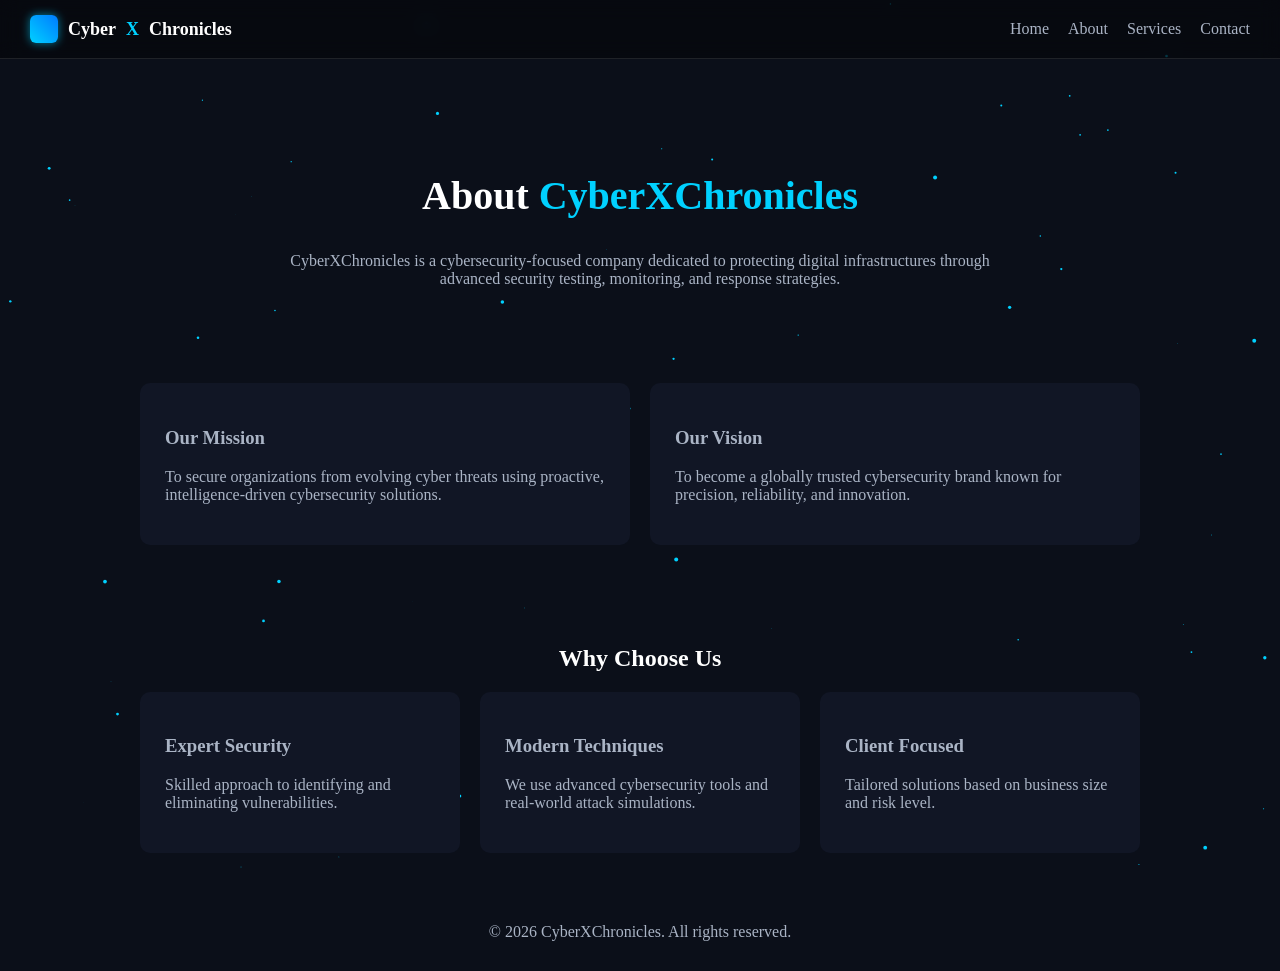
==== about.html @ 3b51b864 "Implement background animation on About page Added a background animation to enhance visual appeal." ====
<!DOCTYPE html>
<html lang="en">
<head>
<meta charset="UTF-8">
<meta name="viewport" content="width=device-width, initial-scale=1.0">
<title>About - CyberXChronicles</title>

<link rel="icon" href="https://img.icons8.com/fluency/48/cyber-security.png">

<style>
:root{
  --bg:#0B0F19;
  --primary:#00D1FF;
  --text:#AAB4C5;
  --card:#111625;
}

body{
  margin:0;
  font-family:Segoe UI;
  background:var(--bg);
  color:var(--text);
  overflow-x:hidden;
}

/* BACKGROUND */
#bgCanvas{
  position:fixed;
  top:0;
  left:0;
  width:100%;
  height:100%;
  z-index:-1;
}

/* HEADER */
header{
  display:flex;
  justify-content:space-between;
  align-items:center;
  padding:15px 30px;
  position:sticky;
  top:0;
  background:rgba(0,0,0,0.4);
  backdrop-filter:blur(10px);
  border-bottom:1px solid rgba(255,255,255,0.1);
}

/* LOGO */
.logo{
  display:flex;
  align-items:center;
  gap:10px;
  font-weight:bold;
  color:white;
  font-size:18px;
}

.logo-box{
  width:28px;
  height:28px;
  border-radius:6px;
  background:linear-gradient(45deg,#00D1FF,#007BFF);
  box-shadow:0 0 10px rgba(0,209,255,0.6);
}

.logo span{
  color:var(--primary);
}

/* NAV */
nav a{
  margin-left:15px;
  color:var(--text);
  text-decoration:none;
}

nav a:hover{
  color:var(--primary);
}

/* HERO */
.hero{
  text-align:center;
  padding:80px 20px 40px;
}

.hero h1{
  font-size:40px;
  color:white;
}

.hero span{
  color:var(--primary);
}

.hero p{
  max-width:700px;
  margin:15px auto;
}

/* SECTIONS */
.section{
  max-width:1000px;
  margin:auto;
  padding:40px 20px;
}

/* CARDS */
.grid{
  display:grid;
  grid-template-columns:repeat(auto-fit,minmax(250px,1fr));
  gap:20px;
}

.card{
  background:var(--card);
  padding:25px;
  border-radius:10px;
  transition:0.3s;
}

.card:hover{
  transform:translateY(-5px);
  box-shadow:0 0 15px rgba(0,209,255,0.2);
}

/* FOOTER */
footer{
  text-align:center;
  padding:30px;
}
</style>
</head>

<body>

<!-- CYBER BACKGROUND -->
<canvas id="bgCanvas"></canvas>

<header>
  <div class="logo">
    <div class="logo-box"></div>
    Cyber<span>X</span>Chronicles
  </div>

  <nav>
    <a href="index.html">Home</a>
    <a href="about.html">About</a>
    <a href="services.html">Services</a>
    <a href="contact.html">Contact</a>
  </nav>
</header>

<!-- HERO -->
<section class="hero">
  <h1>About <span>CyberXChronicles</span></h1>
  <p>
    CyberXChronicles is a cybersecurity-focused company dedicated to protecting
    digital infrastructures through advanced security testing, monitoring, and response strategies.
  </p>
</section>

<!-- MISSION / VISION -->
<section class="section">
  <div class="grid">

    <div class="card">
      <h3>Our Mission</h3>
      <p>
        To secure organizations from evolving cyber threats using proactive,
        intelligence-driven cybersecurity solutions.
      </p>
    </div>

    <div class="card">
      <h3>Our Vision</h3>
      <p>
        To become a globally trusted cybersecurity brand known for precision,
        reliability, and innovation.
      </p>
    </div>

  </div>
</section>

<!-- WHY US -->
<section class="section">
  <h2 style="text-align:center;color:white;">Why Choose Us</h2>

  <div class="grid">

    <div class="card">
      <h3>Expert Security</h3>
      <p>Skilled approach to identifying and eliminating vulnerabilities.</p>
    </div>

    <div class="card">
      <h3>Modern Techniques</h3>
      <p>We use advanced cybersecurity tools and real-world attack simulations.</p>
    </div>

    <div class="card">
      <h3>Client Focused</h3>
      <p>Tailored solutions based on business size and risk level.</p>
    </div>

  </div>
</section>

<footer>
  © 2026 CyberXChronicles. All rights reserved.
</footer>

<!-- ANIMATION SCRIPT -->
<script>
const canvas = document.getElementById("bgCanvas");
const ctx = canvas.getContext("2d");

canvas.width = window.innerWidth;
canvas.height = window.innerHeight;

let particles = [];

for(let i=0;i<80;i++){
  particles.push({
    x: Math.random()*canvas.width,
    y: Math.random()*canvas.height,
    size: Math.random()*2,
    speedX: (Math.random()-0.5),
    speedY: (Math.random()-0.5)
  });
}

function animate(){
  ctx.clearRect(0,0,canvas.width,canvas.height);

  ctx.fillStyle = "#00D1FF";

  particles.forEach(p=>{
    p.x += p.speedX;
    p.y += p.speedY;

    if(p.x<0 || p.x>canvas.width) p.speedX *= -1;
    if(p.y<0 || p.y>canvas.height) p.speedY *= -1;

    ctx.beginPath();
    ctx.arc(p.x,p.y,p.size,0,Math.PI*2);
    ctx.fill();
  });

  requestAnimationFrame(animate);
}

animate();

window.addEventListener("resize",()=>{
  canvas.width = window.innerWidth;
  canvas.height = window.innerHeight;
});
</script>

</body>
</html>
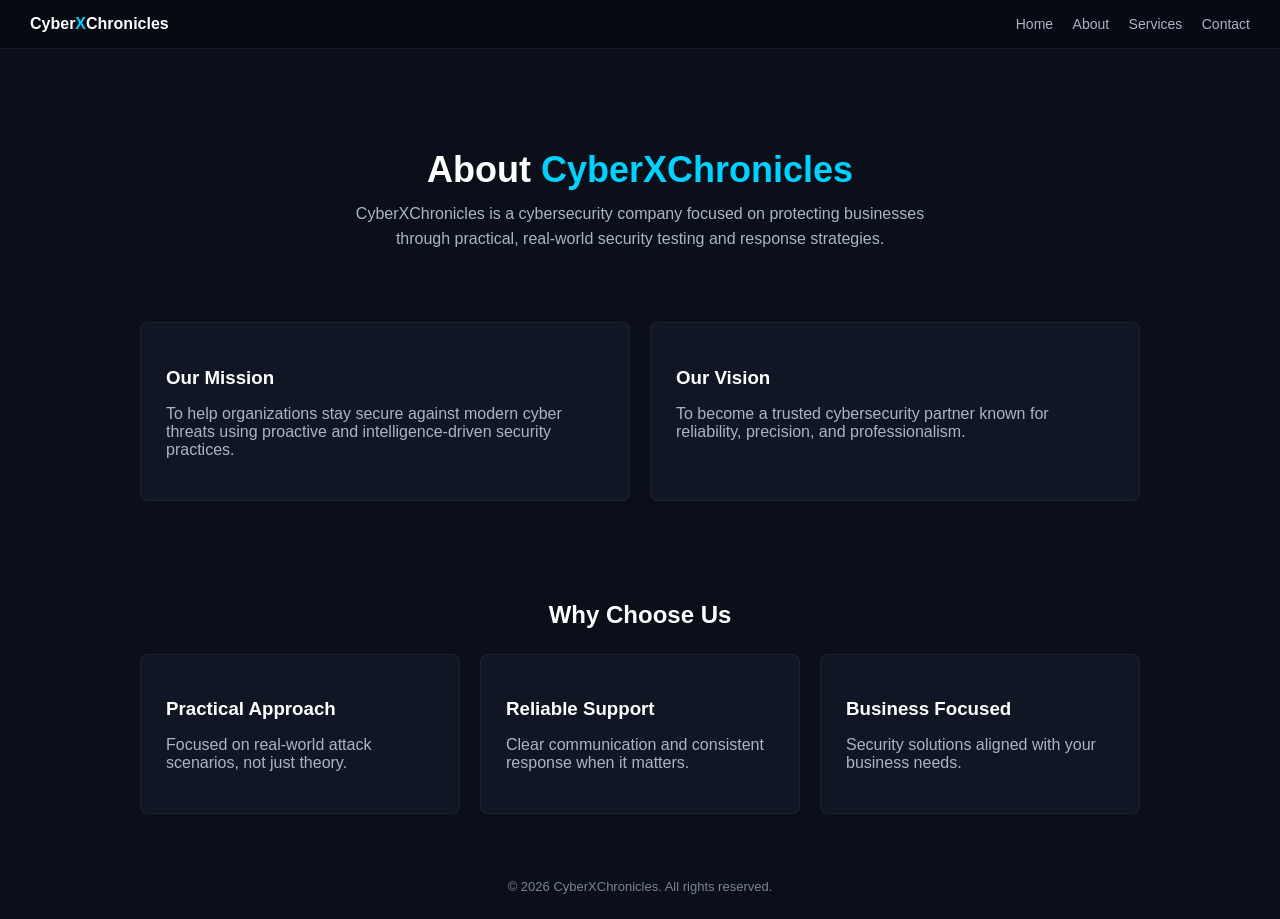
==== commit 58d3c45c: "Update about.html" ====
--- a/about.html
+++ b/about.html
@@ -17,20 +17,9 @@
 
 body{
   margin:0;
-  font-family:Segoe UI;
+  font-family:Segoe UI, Arial;
   background:var(--bg);
   color:var(--text);
-  overflow-x:hidden;
-}
-
-/* BACKGROUND */
-#bgCanvas{
-  position:fixed;
-  top:0;
-  left:0;
-  width:100%;
-  height:100%;
-  z-index:-1;
 }
 
 /* HEADER */
@@ -39,40 +28,24 @@
   justify-content:space-between;
   align-items:center;
   padding:15px 30px;
-  position:sticky;
-  top:0;
-  background:rgba(0,0,0,0.4);
-  backdrop-filter:blur(10px);
-  border-bottom:1px solid rgba(255,255,255,0.1);
+  background:#070a12;
+  border-bottom:1px solid rgba(255,255,255,0.08);
 }
 
-/* LOGO */
 .logo{
-  display:flex;
-  align-items:center;
-  gap:10px;
   font-weight:bold;
   color:white;
-  font-size:18px;
-}
-
-.logo-box{
-  width:28px;
-  height:28px;
-  border-radius:6px;
-  background:linear-gradient(45deg,#00D1FF,#007BFF);
-  box-shadow:0 0 10px rgba(0,209,255,0.6);
 }
 
 .logo span{
   color:var(--primary);
 }
 
-/* NAV */
 nav a{
   margin-left:15px;
   color:var(--text);
   text-decoration:none;
+  font-size:14px;
 }
 
 nav a:hover{
@@ -82,12 +55,13 @@
 /* HERO */
 .hero{
   text-align:center;
-  padding:80px 20px 40px;
+  padding:70px 20px 30px;
 }
 
 .hero h1{
-  font-size:40px;
+  font-size:36px;
   color:white;
+  margin-bottom:10px;
 }
 
 .hero span{
@@ -95,54 +69,52 @@
 }
 
 .hero p{
-  max-width:700px;
-  margin:15px auto;
+  max-width:600px;
+  margin:auto;
+  line-height:1.6;
 }
 
-/* SECTIONS */
+/* SECTION */
 .section{
   max-width:1000px;
   margin:auto;
   padding:40px 20px;
 }
 
-/* CARDS */
+/* GRID */
 .grid{
   display:grid;
   grid-template-columns:repeat(auto-fit,minmax(250px,1fr));
   gap:20px;
 }
 
+/* CARD */
 .card{
   background:var(--card);
   padding:25px;
-  border-radius:10px;
-  transition:0.3s;
+  border-radius:8px;
+  border:1px solid rgba(255,255,255,0.05);
 }
 
-.card:hover{
-  transform:translateY(-5px);
-  box-shadow:0 0 15px rgba(0,209,255,0.2);
+.card h3{
+  color:white;
+  margin-bottom:10px;
 }
 
 /* FOOTER */
 footer{
   text-align:center;
-  padding:30px;
+  padding:25px;
+  font-size:13px;
+  opacity:0.7;
 }
 </style>
 </head>
 
 <body>
 
-<!-- CYBER BACKGROUND -->
-<canvas id="bgCanvas"></canvas>
-
 <header>
-  <div class="logo">
-    <div class="logo-box"></div>
-    Cyber<span>X</span>Chronicles
-  </div>
+  <div class="logo">Cyber<span>X</span>Chronicles</div>
 
   <nav>
     <a href="index.html">Home</a>
@@ -156,8 +128,8 @@
 <section class="hero">
   <h1>About <span>CyberXChronicles</span></h1>
   <p>
-    CyberXChronicles is a cybersecurity-focused company dedicated to protecting
-    digital infrastructures through advanced security testing, monitoring, and response strategies.
+    CyberXChronicles is a cybersecurity company focused on protecting businesses
+    through practical, real-world security testing and response strategies.
   </p>
 </section>
 
@@ -168,16 +140,16 @@
     <div class="card">
       <h3>Our Mission</h3>
       <p>
-        To secure organizations from evolving cyber threats using proactive,
-        intelligence-driven cybersecurity solutions.
+        To help organizations stay secure against modern cyber threats using
+        proactive and intelligence-driven security practices.
       </p>
     </div>
 
     <div class="card">
       <h3>Our Vision</h3>
       <p>
-        To become a globally trusted cybersecurity brand known for precision,
-        reliability, and innovation.
+        To become a trusted cybersecurity partner known for reliability,
+        precision, and professionalism.
       </p>
     </div>
 
@@ -186,23 +158,25 @@
 
 <!-- WHY US -->
 <section class="section">
-  <h2 style="text-align:center;color:white;">Why Choose Us</h2>
+  <h2 style="text-align:center;color:white;margin-bottom:25px;">
+    Why Choose Us
+  </h2>
 
   <div class="grid">
 
     <div class="card">
-      <h3>Expert Security</h3>
-      <p>Skilled approach to identifying and eliminating vulnerabilities.</p>
+      <h3>Practical Approach</h3>
+      <p>Focused on real-world attack scenarios, not just theory.</p>
     </div>
 
     <div class="card">
-      <h3>Modern Techniques</h3>
-      <p>We use advanced cybersecurity tools and real-world attack simulations.</p>
+      <h3>Reliable Support</h3>
+      <p>Clear communication and consistent response when it matters.</p>
     </div>
 
     <div class="card">
-      <h3>Client Focused</h3>
-      <p>Tailored solutions based on business size and risk level.</p>
+      <h3>Business Focused</h3>
+      <p>Security solutions aligned with your business needs.</p>
     </div>
 
   </div>
@@ -212,53 +186,5 @@
   © 2026 CyberXChronicles. All rights reserved.
 </footer>
 
-<!-- ANIMATION SCRIPT -->
-<script>
-const canvas = document.getElementById("bgCanvas");
-const ctx = canvas.getContext("2d");
-
-canvas.width = window.innerWidth;
-canvas.height = window.innerHeight;
-
-let particles = [];
-
-for(let i=0;i<80;i++){
-  particles.push({
-    x: Math.random()*canvas.width,
-    y: Math.random()*canvas.height,
-    size: Math.random()*2,
-    speedX: (Math.random()-0.5),
-    speedY: (Math.random()-0.5)
-  });
-}
-
-function animate(){
-  ctx.clearRect(0,0,canvas.width,canvas.height);
-
-  ctx.fillStyle = "#00D1FF";
-
-  particles.forEach(p=>{
-    p.x += p.speedX;
-    p.y += p.speedY;
-
-    if(p.x<0 || p.x>canvas.width) p.speedX *= -1;
-    if(p.y<0 || p.y>canvas.height) p.speedY *= -1;
-
-    ctx.beginPath();
-    ctx.arc(p.x,p.y,p.size,0,Math.PI*2);
-    ctx.fill();
-  });
-
-  requestAnimationFrame(animate);
-}
-
-animate();
-
-window.addEventListener("resize",()=>{
-  canvas.width = window.innerWidth;
-  canvas.height = window.innerHeight;
-});
-</script>
-
 </body>
 </html>
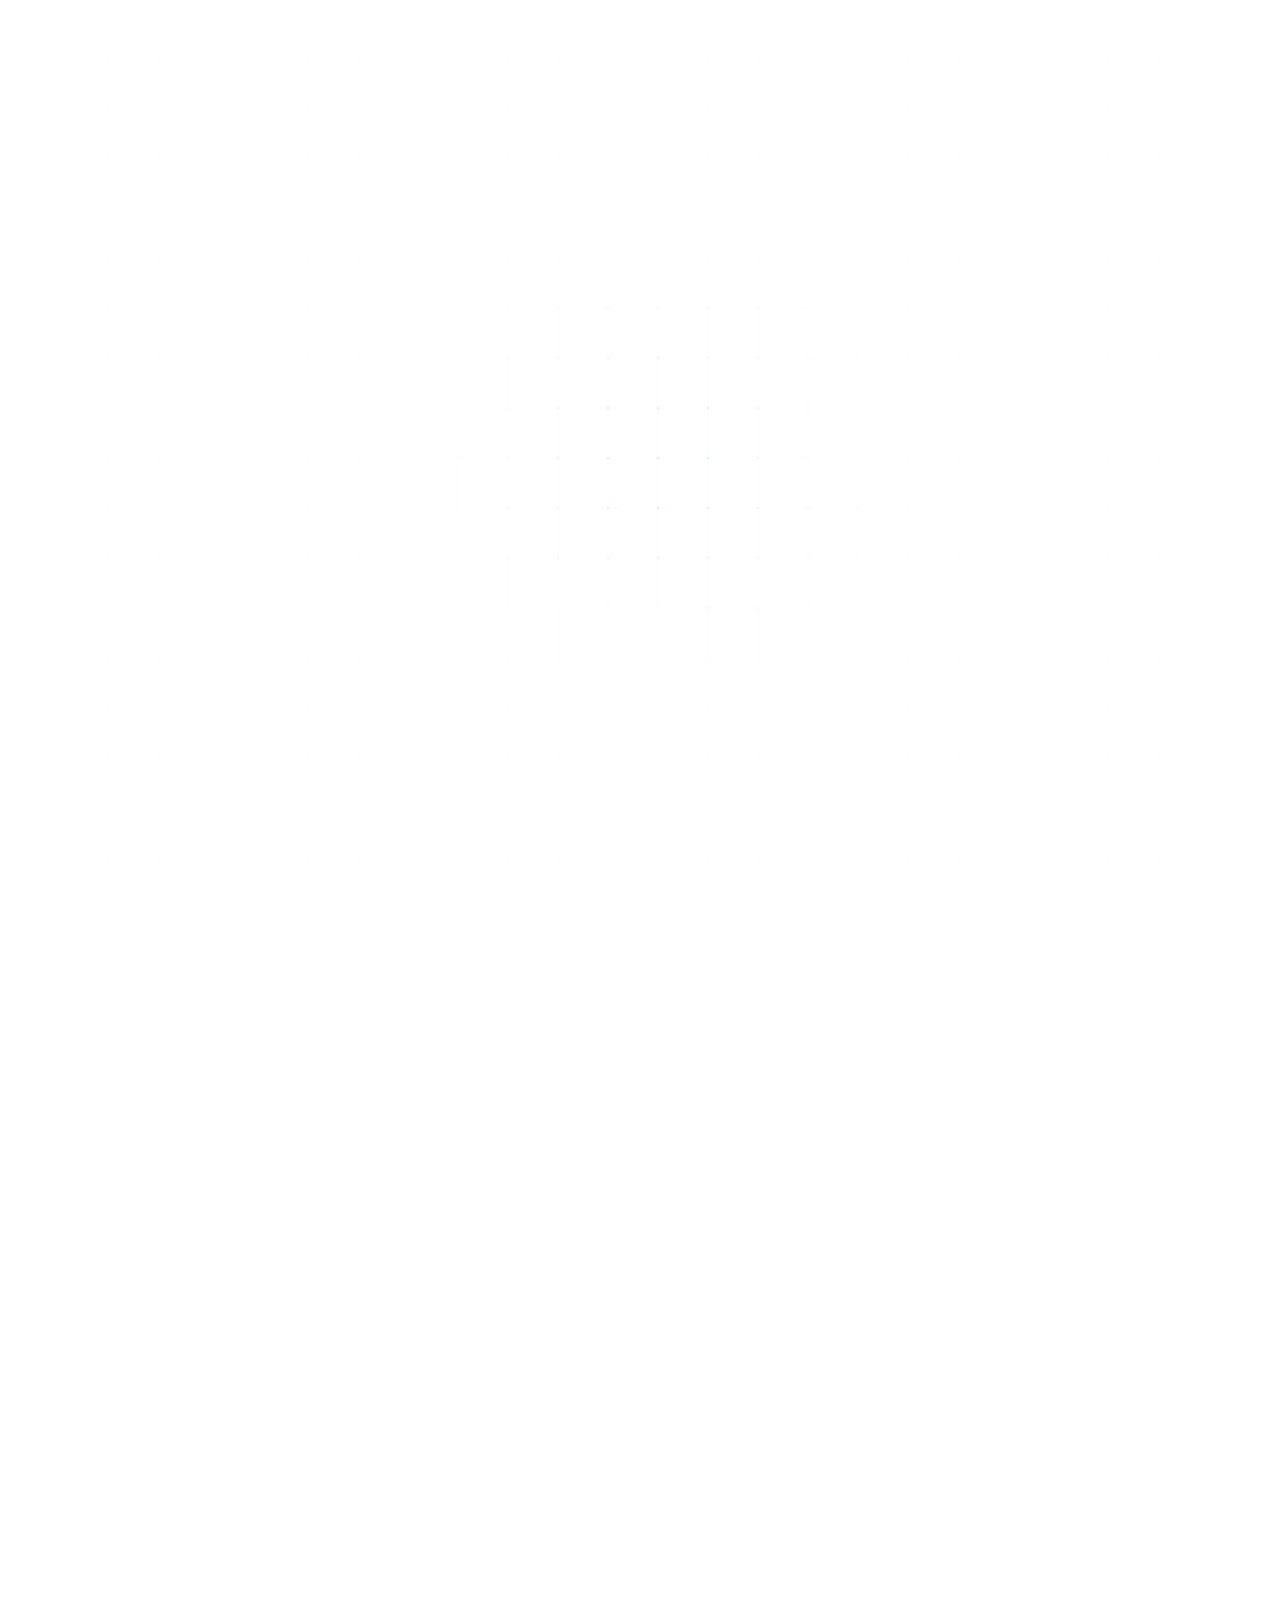
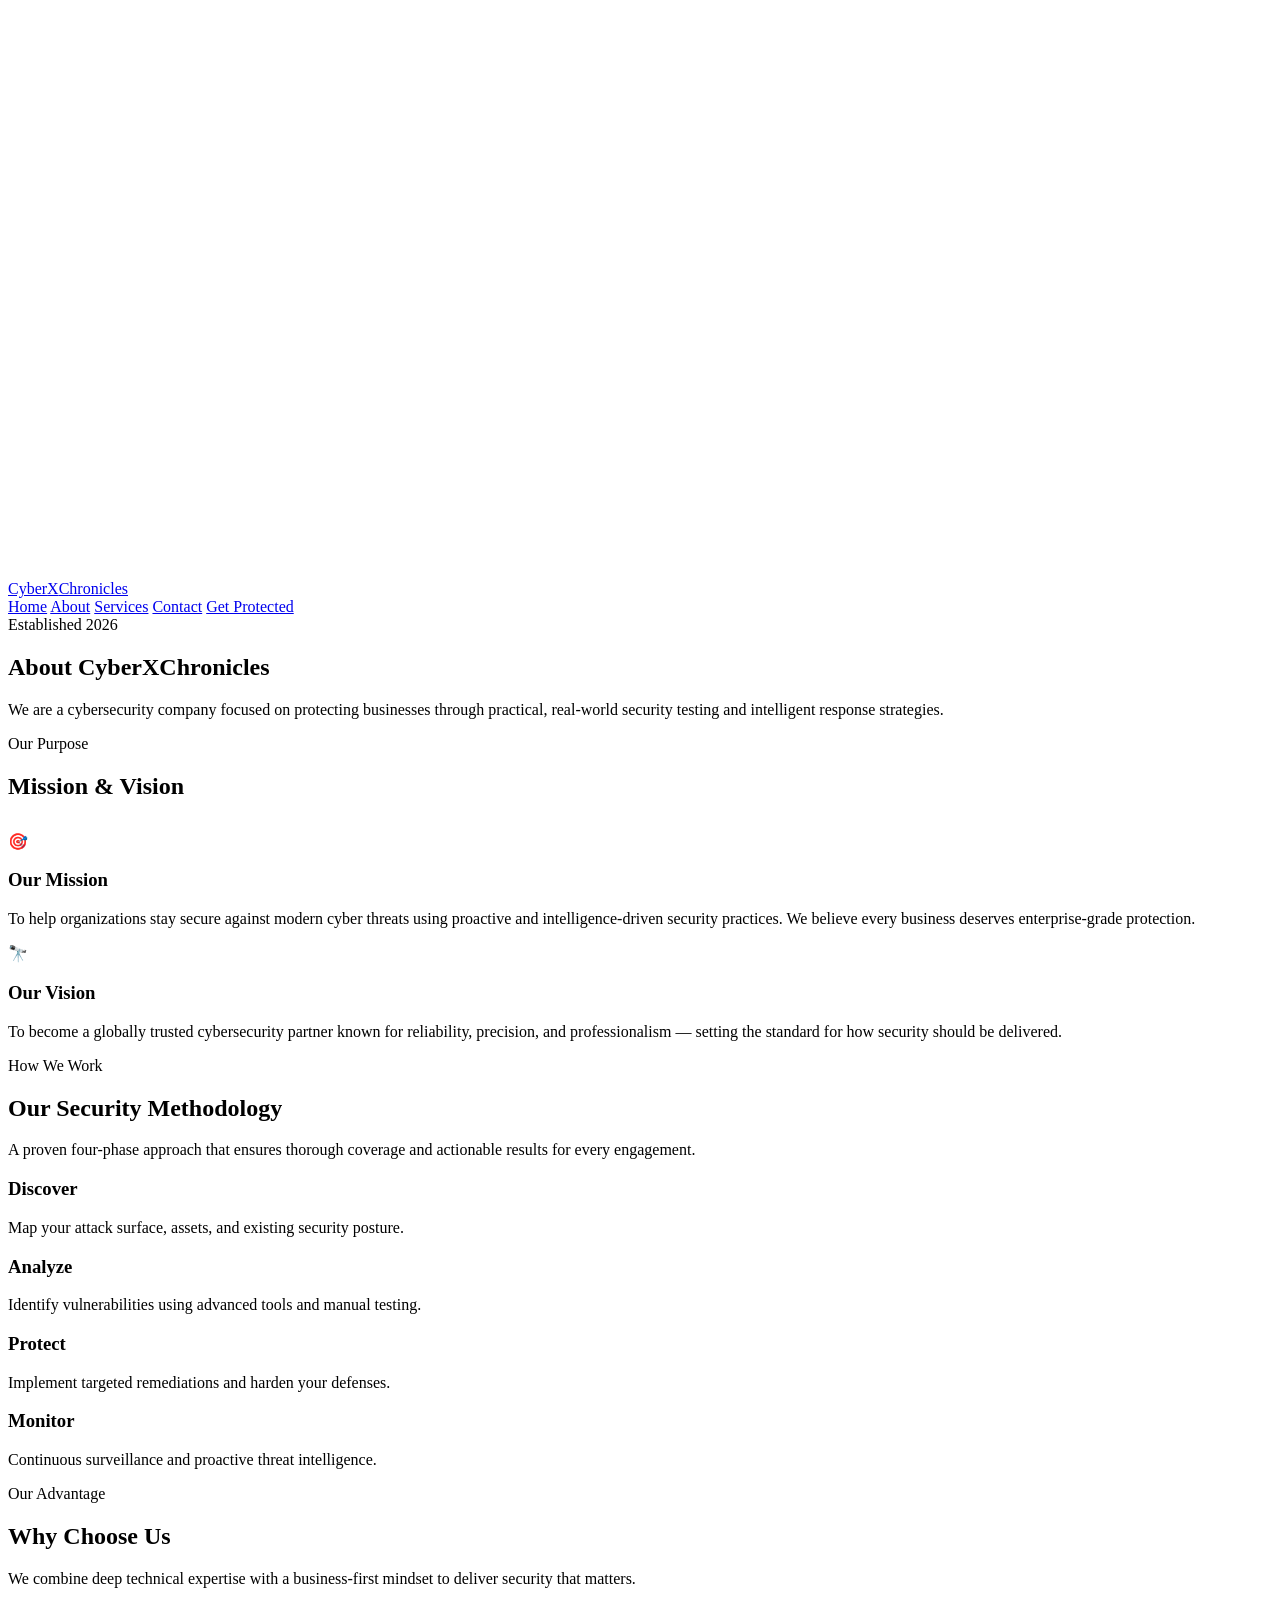
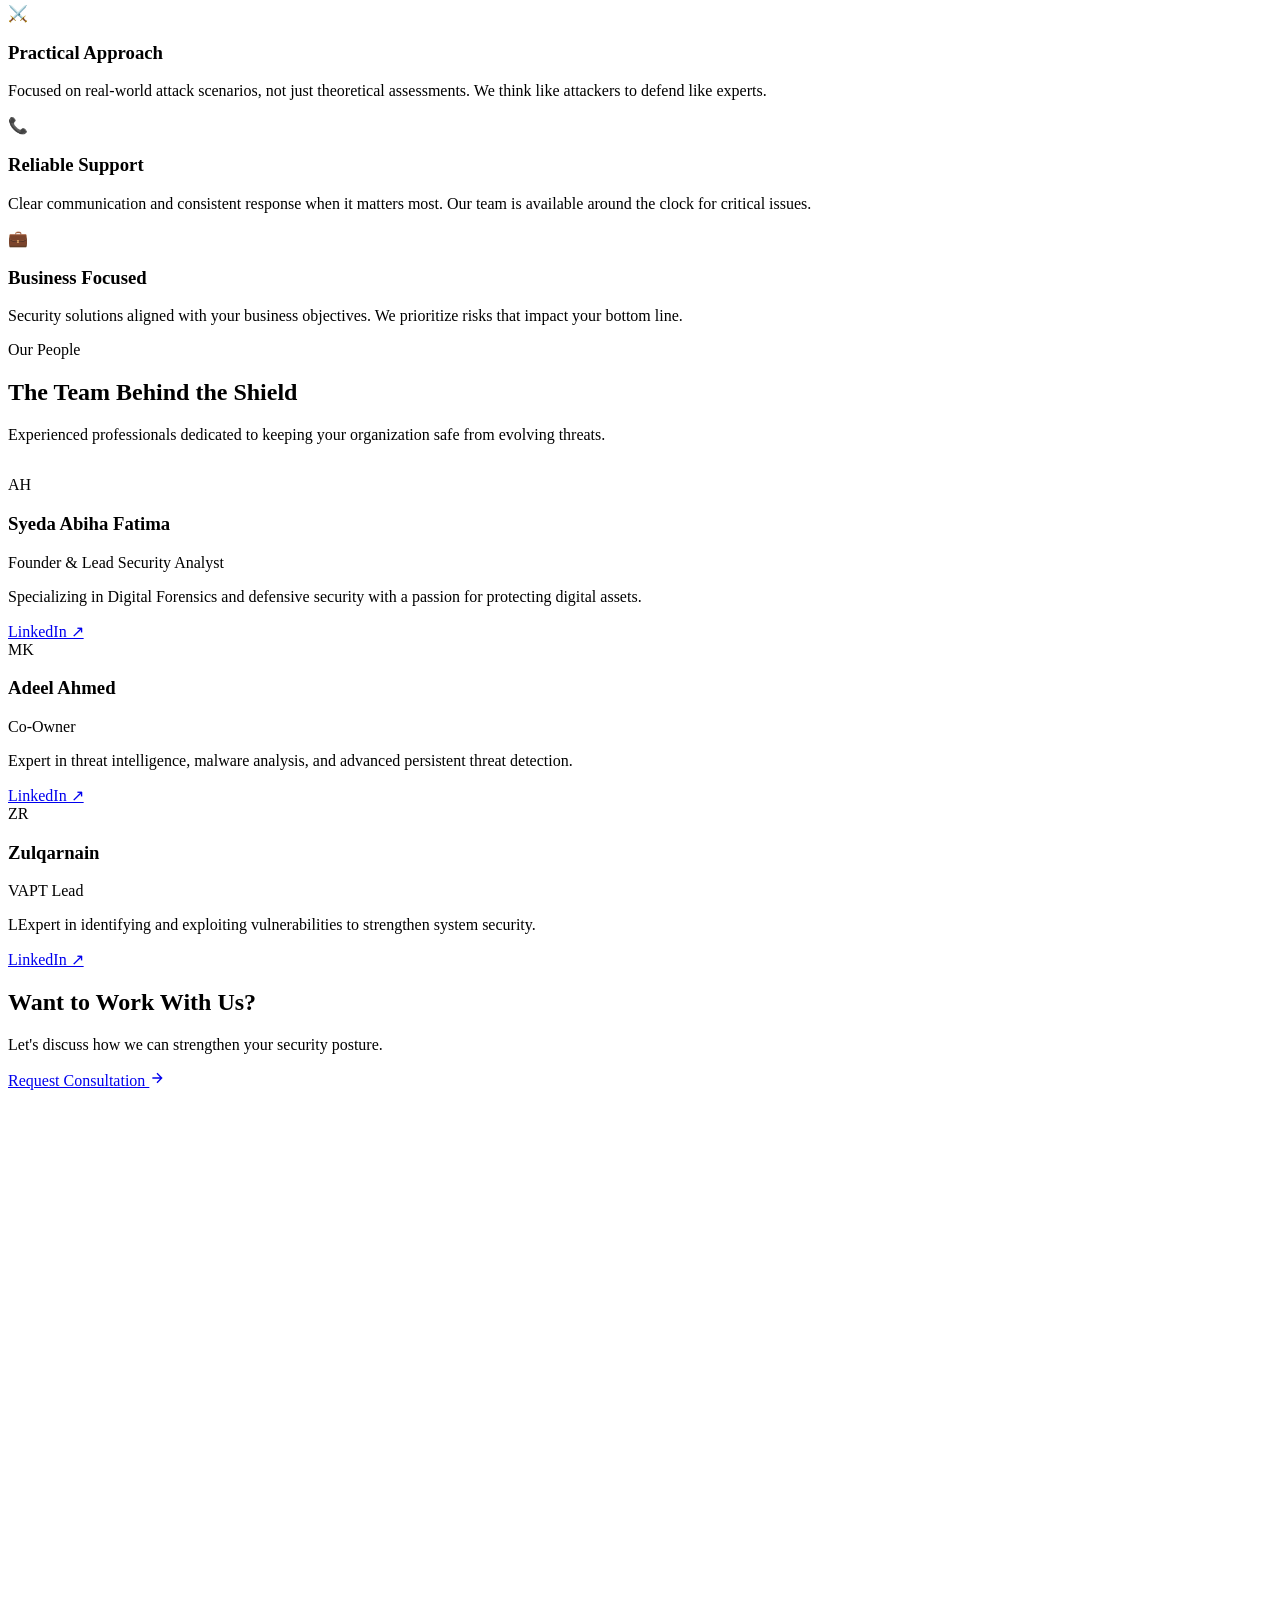
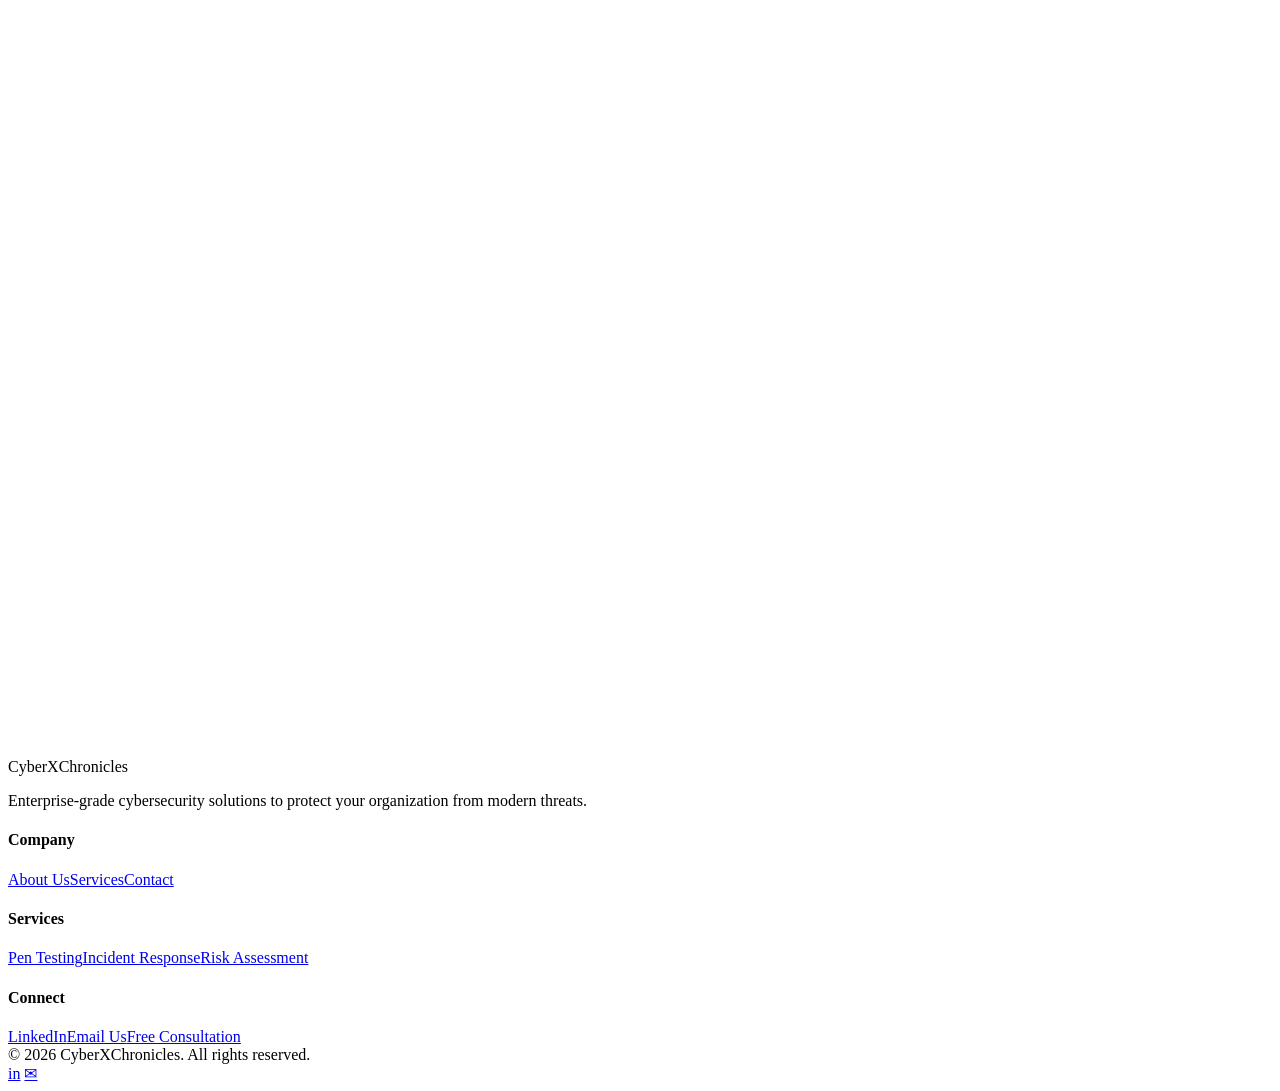
==== commit 624c4ee1: "Update about.html" ====
--- a/about.html
+++ b/about.html
@@ -1,190 +1,212 @@
 <!DOCTYPE html>
 <html lang="en">
+
 <head>
-<meta charset="UTF-8">
-<meta name="viewport" content="width=device-width, initial-scale=1.0">
-<title>About - CyberXChronicles</title>
-
-<link rel="icon" href="https://img.icons8.com/fluency/48/cyber-security.png">
-
-<style>
-:root{
-  --bg:#0B0F19;
-  --primary:#00D1FF;
-  --text:#AAB4C5;
-  --card:#111625;
-}
-
-body{
-  margin:0;
-  font-family:Segoe UI, Arial;
-  background:var(--bg);
-  color:var(--text);
-}
-
-/* HEADER */
-header{
-  display:flex;
-  justify-content:space-between;
-  align-items:center;
-  padding:15px 30px;
-  background:#070a12;
-  border-bottom:1px solid rgba(255,255,255,0.08);
-}
-
-.logo{
-  font-weight:bold;
-  color:white;
-}
-
-.logo span{
-  color:var(--primary);
-}
-
-nav a{
-  margin-left:15px;
-  color:var(--text);
-  text-decoration:none;
-  font-size:14px;
-}
-
-nav a:hover{
-  color:var(--primary);
-}
-
-/* HERO */
-.hero{
-  text-align:center;
-  padding:70px 20px 30px;
-}
-
-.hero h1{
-  font-size:36px;
-  color:white;
-  margin-bottom:10px;
-}
-
-.hero span{
-  color:var(--primary);
-}
-
-.hero p{
-  max-width:600px;
-  margin:auto;
-  line-height:1.6;
-}
-
-/* SECTION */
-.section{
-  max-width:1000px;
-  margin:auto;
-  padding:40px 20px;
-}
-
-/* GRID */
-.grid{
-  display:grid;
-  grid-template-columns:repeat(auto-fit,minmax(250px,1fr));
-  gap:20px;
-}
-
-/* CARD */
-.card{
-  background:var(--card);
-  padding:25px;
-  border-radius:8px;
-  border:1px solid rgba(255,255,255,0.05);
-}
-
-.card h3{
-  color:white;
-  margin-bottom:10px;
-}
-
-/* FOOTER */
-footer{
-  text-align:center;
-  padding:25px;
-  font-size:13px;
-  opacity:0.7;
-}
-</style>
+  <meta charset="UTF-8">
+  <meta name="viewport" content="width=device-width, initial-scale=1.0">
+  <title>About — CyberXChronicles</title>
+  <meta name="description"
+    content="Learn about CyberXChronicles — our mission, team, and methodology for delivering enterprise cybersecurity solutions.">
+  <link rel="icon" href="https://img.icons8.com/fluency/48/cyber-security.png">
+  <link rel="stylesheet" href="style.css">
 </head>
 
 <body>
 
-<header>
-  <div class="logo">Cyber<span>X</span>Chronicles</div>
-
-  <nav>
-    <a href="index.html">Home</a>
-    <a href="about.html">About</a>
-    <a href="services.html">Services</a>
-    <a href="contact.html">Contact</a>
-  </nav>
-</header>
-
-<!-- HERO -->
-<section class="hero">
-  <h1>About <span>CyberXChronicles</span></h1>
-  <p>
-    CyberXChronicles is a cybersecurity company focused on protecting businesses
-    through practical, real-world security testing and response strategies.
-  </p>
-</section>
-
-<!-- MISSION / VISION -->
-<section class="section">
-  <div class="grid">
-
-    <div class="card">
-      <h3>Our Mission</h3>
-      <p>
-        To help organizations stay secure against modern cyber threats using
-        proactive and intelligence-driven security practices.
-      </p>
-    </div>
-
-    <div class="card">
-      <h3>Our Vision</h3>
-      <p>
-        To become a trusted cybersecurity partner known for reliability,
-        precision, and professionalism.
-      </p>
-    </div>
-
-  </div>
-</section>
-
-<!-- WHY US -->
-<section class="section">
-  <h2 style="text-align:center;color:white;margin-bottom:25px;">
-    Why Choose Us
-  </h2>
-
-  <div class="grid">
-
-    <div class="card">
-      <h3>Practical Approach</h3>
-      <p>Focused on real-world attack scenarios, not just theory.</p>
-    </div>
-
-    <div class="card">
-      <h3>Reliable Support</h3>
-      <p>Clear communication and consistent response when it matters.</p>
-    </div>
-
-    <div class="card">
-      <h3>Business Focused</h3>
-      <p>Security solutions aligned with your business needs.</p>
-    </div>
-
-  </div>
-</section>
-
-<footer>
-  © 2026 CyberXChronicles. All rights reserved.
-</footer>
-
+  <canvas id="bgCanvas"></canvas>
+  <div class="bg-glow bg-glow-1"></div>
+  <div class="bg-glow bg-glow-2"></div>
+
+  <!-- HEADER -->
+  <header>
+    <a href="index.html" class="logo">
+      <div class="logo-icon">
+        <svg viewBox="0 0 24 24">
+          <path d="M12 1L3 5v6c0 5.55 3.84 10.74 9 12 5.16-1.26 9-6.45 9-12V5l-9-4z" fill="white" />
+        </svg>
+      </div>
+      <span class="logo-text">Cyber<span>X</span>Chronicles</span>
+    </a>
+    <nav>
+      <a href="index.html">Home</a>
+      <a href="about.html" class="active">About</a>
+      <a href="services.html">Services</a>
+      <a href="contact.html">Contact</a>
+      <a href="services.html" class="nav-cta">Get Protected</a>
+    </nav>
+  </header>
+
+  <!-- HERO -->
+  <section class="hero">
+    <div class="hero-badge"><span class="dot"></span> Established 2026</div>
+    <h1>About <span class="gradient-text">CyberXChronicles</span></h1>
+    <p class="subtitle">We are a cybersecurity company focused on protecting businesses through practical, real-world
+      security testing and intelligent response strategies.</p>
+  </section>
+
+  <!-- MISSION & VISION -->
+  <section class="section fade-in">
+    <div class="section-center">
+      <div class="section-label">Our Purpose</div>
+      <h2>Mission & Vision</h2>
+    </div>
+    <div class="grid grid-2" style="margin-top:32px;">
+      <div class="card">
+        <div class="card-icon">🎯</div>
+        <h3>Our Mission</h3>
+        <p>To help organizations stay secure against modern cyber threats using proactive and intelligence-driven
+          security practices. We believe every business deserves enterprise-grade protection.</p>
+      </div>
+      <div class="card">
+        <div class="card-icon">🔭</div>
+        <h3>Our Vision</h3>
+        <p>To become a globally trusted cybersecurity partner known for reliability, precision, and professionalism —
+          setting the standard for how security should be delivered.</p>
+      </div>
+    </div>
+  </section>
+
+  <!-- METHODOLOGY -->
+  <section class="section fade-in">
+    <div class="section-center">
+      <div class="section-label">How We Work</div>
+      <h2>Our Security Methodology</h2>
+      <p class="section-desc">A proven four-phase approach that ensures thorough coverage and actionable results for
+        every engagement.</p>
+    </div>
+    <div class="process-grid">
+      <div class="process-step">
+        <h3>Discover</h3>
+        <p>Map your attack surface, assets, and existing security posture.</p>
+      </div>
+      <div class="process-step">
+        <h3>Analyze</h3>
+        <p>Identify vulnerabilities using advanced tools and manual testing.</p>
+      </div>
+      <div class="process-step">
+        <h3>Protect</h3>
+        <p>Implement targeted remediations and harden your defenses.</p>
+      </div>
+      <div class="process-step">
+        <h3>Monitor</h3>
+        <p>Continuous surveillance and proactive threat intelligence.</p>
+      </div>
+    </div>
+  </section>
+
+  <!-- WHY CHOOSE US -->
+  <section class="section fade-in">
+    <div class="section-center">
+      <div class="section-label">Our Advantage</div>
+      <h2>Why Choose Us</h2>
+      <p class="section-desc">We combine deep technical expertise with a business-first mindset to deliver security that
+        matters.</p>
+    </div>
+    <div class="grid grid-3">
+      <div class="card">
+        <div class="card-icon">⚔️</div>
+        <h3>Practical Approach</h3>
+        <p>Focused on real-world attack scenarios, not just theoretical assessments. We think like attackers to defend
+          like experts.</p>
+      </div>
+      <div class="card">
+        <div class="card-icon">📞</div>
+        <h3>Reliable Support</h3>
+        <p>Clear communication and consistent response when it matters most. Our team is available around the clock for
+          critical issues.</p>
+      </div>
+      <div class="card">
+        <div class="card-icon">💼</div>
+        <h3>Business Focused</h3>
+        <p>Security solutions aligned with your business objectives. We prioritize risks that impact your bottom line.
+        </p>
+      </div>
+    </div>
+  </section>
+
+  <!-- TEAM -->
+  <section class="section fade-in">
+    <div class="section-center">
+      <div class="section-label">Our People</div>
+      <h2>The Team Behind the Shield</h2>
+      <p class="section-desc">Experienced professionals dedicated to keeping your organization safe from evolving
+        threats.</p>
+    </div>
+    <div class="grid grid-3" style="margin-top:32px;">
+      <div class="team-card">
+        <div class="team-avatar">AH</div>
+        <h3>Syeda Abiha Fatima</h3>
+        <div class="role">Founder & Lead Security Analyst</div>
+        <p>Specializing in Digital Forensics and defensive security with a passion for protecting digital assets.</p>
+        <a href="https://www.linkedin.com/in/syeda-abiha-fatima-102b69342/" target="_blank" class="team-linkedin">LinkedIn ↗</a>
+      </div>
+      <div class="team-card">
+        <div class="team-avatar">MK</div>
+        <h3>Adeel Ahmed </h3>
+        <div class="role">Co-Owner </div>
+        <p>Expert in threat intelligence, malware analysis, and advanced persistent threat detection.</p>
+        <a href="https://www.linkedin.com/in/adeelahmedprofessional/" target="_blank" class="team-linkedin">LinkedIn ↗</a>
+      </div>
+      <div class="team-card">
+        <div class="team-avatar">ZR</div>
+        <h3>Zulqarnain </h3>
+        <div class="role">VAPT Lead</div>
+        <p>LExpert in identifying and exploiting vulnerabilities to strengthen system security.</p>
+        <a href="https://www.linkedin.com/in/zulqarnain-ahmed07/" target="_blank" class="team-linkedin">LinkedIn ↗</a>
+      </div>
+    </div>
+  </section>
+
+  <!-- CTA -->
+  <section class="section fade-in">
+    <div class="cta-banner">
+      <h2>Want to Work With Us?</h2>
+      <p>Let's discuss how we can strengthen your security posture.</p>
+      <a href="services.html" class="btn-primary">Request Consultation <svg width="16" height="16" viewBox="0 0 24 24"
+          fill="none" stroke="currentColor" stroke-width="2">
+          <path d="M5 12h14M12 5l7 7-7 7" />
+        </svg></a>
+    </div>
+  </section>
+
+  <!-- FOOTER -->
+  <footer>
+    <div class="footer-inner">
+      <div class="footer-brand">
+        <div class="logo">
+          <div class="logo-icon"><svg viewBox="0 0 24 24">
+              <path d="M12 1L3 5v6c0 5.55 3.84 10.74 9 12 5.16-1.26 9-6.45 9-12V5l-9-4z" fill="white" />
+            </svg></div>
+          <span class="logo-text">Cyber<span>X</span>Chronicles</span>
+        </div>
+        <p>Enterprise-grade cybersecurity solutions to protect your organization from modern threats.</p>
+      </div>
+      <div class="footer-col">
+        <h4>Company</h4><a href="about.html">About Us</a><a href="services.html">Services</a><a
+          href="contact.html">Contact</a>
+      </div>
+      <div class="footer-col">
+        <h4>Services</h4><a href="services.html">Pen Testing</a><a href="services.html">Incident Response</a><a
+          href="services.html">Risk Assessment</a>
+      </div>
+      <div class="footer-col">
+        <h4>Connect</h4><a href="https://www.linkedin.com/company/cyberxchronicles/" target="_blank">LinkedIn</a><a
+          href="contact.html">Email Us</a><a href="services.html">Free Consultation</a>
+      </div>
+    </div>
+    <div class="footer-bottom">
+      <span>© 2026 CyberXChronicles. All rights reserved.</span>
+      <div class="footer-socials">
+        <a href="https://www.linkedin.com/company/cyberxchronicles/" target="_blank" title="LinkedIn">in</a>
+        <a href="contact.html" title="Email">✉</a>
+      </div>
+    </div>
+  </footer>
+
+  <script>
+    const canvas = document.getElementById("bgCanvas"), ctx = canvas.getContext("2d"); canvas.width = window.innerWidth; canvas.height = window.innerHeight; let mouseX = canvas.width / 2, mouseY = canvas.height / 2; document.addEventListener("mousemove", e => { mouseX = e.clientX; mouseY = e.clientY }); function drawGrid() { ctx.clearRect(0, 0, canvas.width, canvas.height); const s = 50, m = 250; for (let x = 0; x < canvas.width; x += s)for (let y = 0; y < canvas.height; y += s) { const d = Math.sqrt((x - mouseX) ** 2 + (y - mouseY) ** 2), a = Math.max(.03, .15 * (1 - d / m)); ctx.beginPath(); ctx.arc(x, y, 1.2, 0, Math.PI * 2); ctx.fillStyle = `rgba(14,165,233,${a})`; ctx.fill(); if (d < m) { ctx.strokeStyle = `rgba(14,165,233,${a * .4})`; ctx.lineWidth = .5; if (x + s < canvas.width) { ctx.beginPath(); ctx.moveTo(x, y); ctx.lineTo(x + s, y); ctx.stroke() } if (y + s < canvas.height) { ctx.beginPath(); ctx.moveTo(x, y); ctx.lineTo(x, y + s); ctx.stroke() } } } requestAnimationFrame(drawGrid) } drawGrid(); window.addEventListener("resize", () => { canvas.width = window.innerWidth; canvas.height = window.innerHeight });
+    const obs = new IntersectionObserver(e => { e.forEach(en => { if (en.isIntersecting) en.target.classList.add('visible') }) }, { threshold: .1 }); document.querySelectorAll('.fade-in').forEach(el => obs.observe(el));
+  </script>
 </body>
+
 </html>
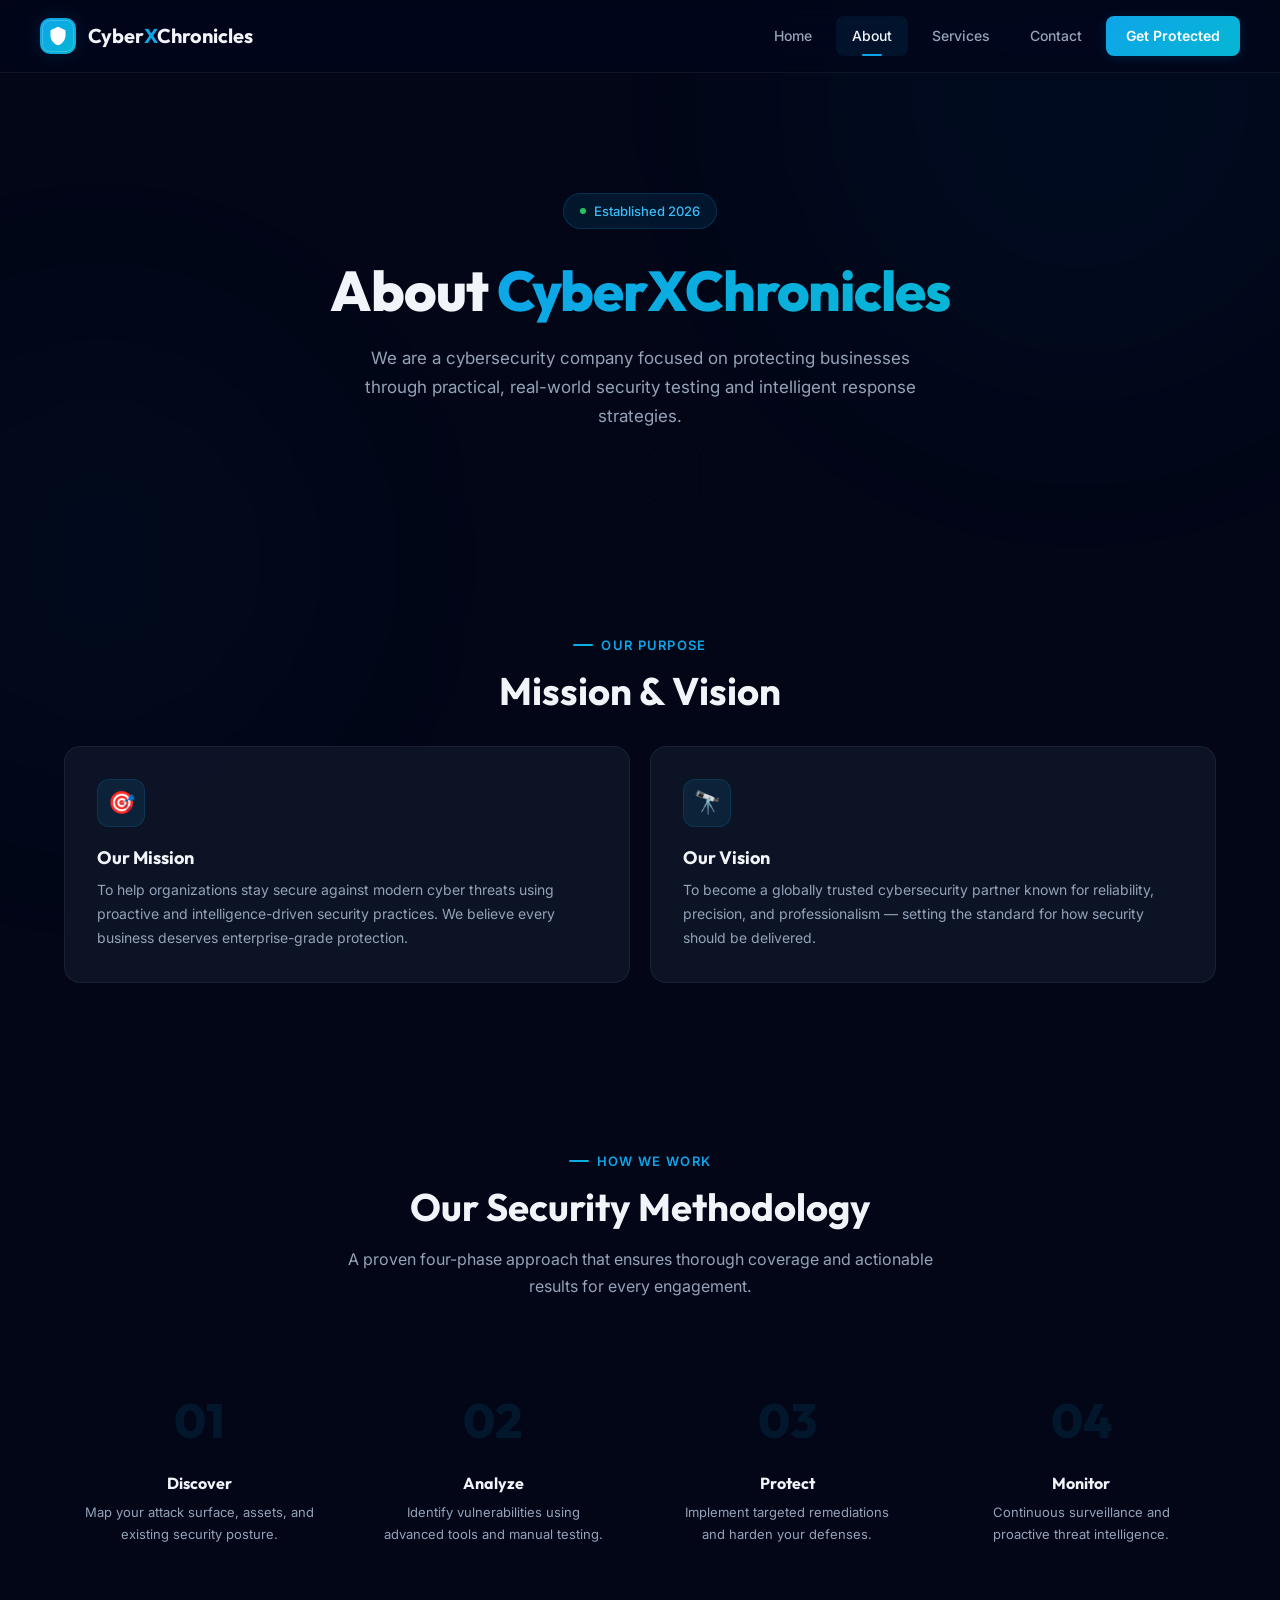
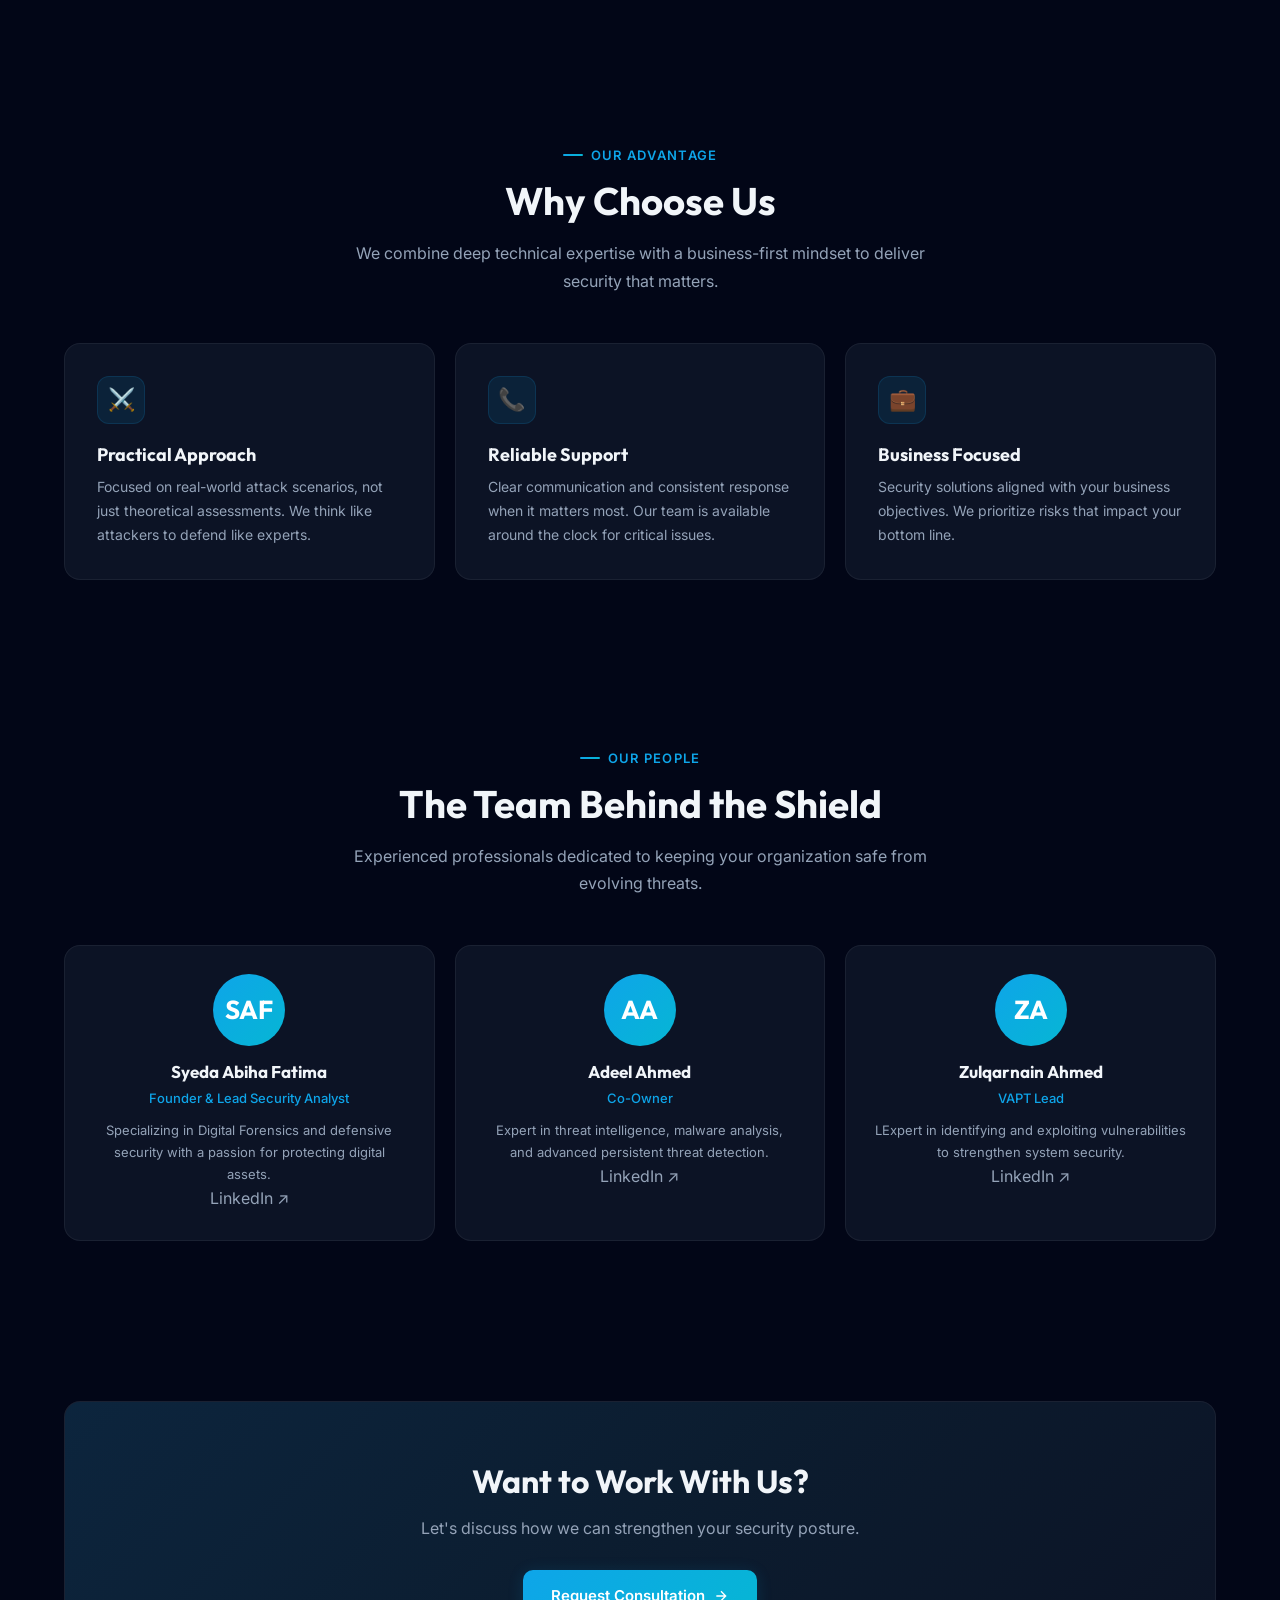
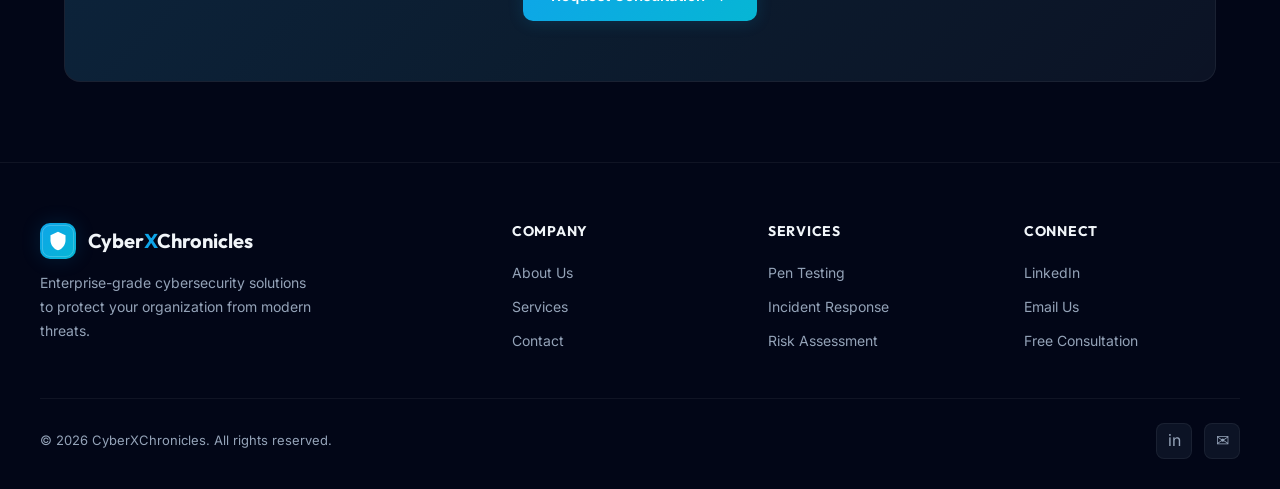
==== commit a1baa0bf: "Fix HTML encoding issues in about.html" ====
--- a/about.html
+++ b/about.html
@@ -134,22 +134,22 @@
     </div>
     <div class="grid grid-3" style="margin-top:32px;">
       <div class="team-card">
-        <div class="team-avatar">AH</div>
+        <div class="team-avatar">SAF</div>
         <h3>Syeda Abiha Fatima</h3>
         <div class="role">Founder & Lead Security Analyst</div>
         <p>Specializing in Digital Forensics and defensive security with a passion for protecting digital assets.</p>
         <a href="https://www.linkedin.com/in/syeda-abiha-fatima-102b69342/" target="_blank" class="team-linkedin">LinkedIn ↗</a>
       </div>
       <div class="team-card">
-        <div class="team-avatar">MK</div>
+        <div class="team-avatar">AA</div>
         <h3>Adeel Ahmed </h3>
         <div class="role">Co-Owner </div>
         <p>Expert in threat intelligence, malware analysis, and advanced persistent threat detection.</p>
         <a href="https://www.linkedin.com/in/adeelahmedprofessional/" target="_blank" class="team-linkedin">LinkedIn ↗</a>
       </div>
       <div class="team-card">
-        <div class="team-avatar">ZR</div>
-        <h3>Zulqarnain </h3>
+        <div class="team-avatar">ZA</div>
+        <h3>Zulqarnain Ahmed </h3>
         <div class="role">VAPT Lead</div>
         <p>LExpert in identifying and exploiting vulnerabilities to strengthen system security.</p>
         <a href="https://www.linkedin.com/in/zulqarnain-ahmed07/" target="_blank" class="team-linkedin">LinkedIn ↗</a>
--- a/style.css
+++ b/style.css
@@ -0,0 +1,697 @@
+@import url('https://fonts.googleapis.com/css2?family=Inter:wght@300;400;500;600;700&family=Outfit:wght@400;500;600;700;800&display=swap');
+
+:root {
+  --bg: #020617;
+  --bg-secondary: #0a0f1e;
+  --surface: rgba(15, 23, 42, 0.8);
+  --surface-hover: rgba(20, 30, 55, 0.9);
+  --primary: #0ea5e9;
+  --primary-light: #38bdf8;
+  --primary-dark: #0284c7;
+  --accent: #06b6d4;
+  --text: #94a3b8;
+  --text-light: #cbd5e1;
+  --text-white: #f1f5f9;
+  --border: rgba(255, 255, 255, 0.06);
+  --border-hover: rgba(14, 165, 233, 0.3);
+  --glow: rgba(14, 165, 233, 0.4);
+  --glow-subtle: rgba(14, 165, 233, 0.15);
+  --gradient-primary: linear-gradient(135deg, #0ea5e9, #06b6d4);
+  --gradient-hero: linear-gradient(135deg, rgba(14,165,233,0.12) 0%, rgba(6,182,212,0.06) 50%, transparent 100%);
+  --radius: 12px;
+  --radius-lg: 16px;
+  --transition: 0.3s cubic-bezier(0.4, 0, 0.2, 1);
+}
+
+*, *::before, *::after { box-sizing: border-box; margin: 0; padding: 0; }
+
+html { scroll-behavior: smooth; }
+
+body {
+  font-family: 'Inter', -apple-system, BlinkMacSystemFont, sans-serif;
+  background: var(--bg);
+  color: var(--text);
+  overflow-x: hidden;
+  line-height: 1.7;
+  -webkit-font-smoothing: antialiased;
+}
+
+h1, h2, h3, h4 { font-family: 'Outfit', sans-serif; color: var(--text-white); line-height: 1.2; }
+
+a { color: inherit; text-decoration: none; }
+
+/* ─── ANIMATED BACKGROUND ─── */
+#bgCanvas {
+  position: fixed; top: 0; left: 0;
+  width: 100%; height: 100%;
+  z-index: -2; opacity: 0.35;
+}
+
+.bg-glow {
+  position: fixed; border-radius: 50%; filter: blur(120px);
+  z-index: -1; pointer-events: none; opacity: 0.5;
+}
+.bg-glow-1 { width: 600px; height: 600px; top: -200px; right: -100px; background: rgba(14,165,233,0.08); }
+.bg-glow-2 { width: 500px; height: 500px; bottom: 10%; left: -150px; background: rgba(6,182,212,0.06); }
+
+/* ─── HEADER / NAV ─── */
+header {
+  display: flex; justify-content: space-between; align-items: center;
+  padding: 16px 40px;
+  position: sticky; top: 0; z-index: 100;
+  background: rgba(2, 6, 23, 0.75);
+  backdrop-filter: blur(20px) saturate(180%);
+  border-bottom: 1px solid var(--border);
+  transition: var(--transition);
+}
+
+.logo {
+  display: flex; align-items: center; gap: 12px;
+  font-family: 'Outfit', sans-serif;
+  font-weight: 700; font-size: 20px;
+  color: var(--text-white);
+}
+
+.logo-icon {
+  width: 36px; height: 36px;
+  border-radius: 10px;
+  background: var(--gradient-primary);
+  display: flex; align-items: center; justify-content: center;
+  box-shadow: 0 0 20px var(--glow-subtle);
+  position: relative;
+  overflow: hidden;
+}
+
+.logo-icon::after {
+  content: ''; position: absolute; inset: 2px;
+  border-radius: 8px;
+  border: 1px solid rgba(255,255,255,0.2);
+}
+
+.logo-icon svg { width: 20px; height: 20px; fill: white; }
+
+.logo-text span { color: var(--primary); }
+
+nav { display: flex; align-items: center; gap: 8px; }
+
+nav a {
+  padding: 8px 16px;
+  font-size: 14px; font-weight: 500;
+  color: var(--text);
+  border-radius: 8px;
+  transition: var(--transition);
+  position: relative;
+}
+
+nav a:hover, nav a.active {
+  color: var(--text-white);
+  background: rgba(14, 165, 233, 0.08);
+}
+
+nav a.active::after {
+  content: ''; position: absolute;
+  bottom: 0; left: 50%; transform: translateX(-50%);
+  width: 20px; height: 2px;
+  background: var(--primary);
+  border-radius: 2px;
+}
+
+.nav-cta {
+  padding: 8px 20px !important;
+  background: var(--gradient-primary) !important;
+  color: white !important;
+  font-weight: 600 !important;
+  border-radius: 8px !important;
+  box-shadow: 0 2px 12px var(--glow-subtle);
+  transition: var(--transition) !important;
+}
+
+.nav-cta:hover {
+  box-shadow: 0 4px 24px var(--glow) !important;
+  transform: translateY(-1px);
+  background: var(--gradient-primary) !important;
+}
+
+/* ─── HERO ─── */
+.hero {
+  text-align: center;
+  padding: 120px 20px 80px;
+  max-width: 900px;
+  margin: auto;
+  position: relative;
+}
+
+.hero-badge {
+  display: inline-flex; align-items: center; gap: 8px;
+  padding: 6px 16px;
+  background: rgba(14, 165, 233, 0.1);
+  border: 1px solid rgba(14, 165, 233, 0.2);
+  border-radius: 100px;
+  font-size: 13px; font-weight: 500;
+  color: var(--primary-light);
+  margin-bottom: 28px;
+  animation: fadeInUp 0.6s ease;
+}
+
+.hero-badge .dot {
+  width: 6px; height: 6px;
+  background: #22c55e;
+  border-radius: 50%;
+  animation: pulse-dot 2s ease-in-out infinite;
+}
+
+@keyframes pulse-dot {
+  0%, 100% { opacity: 1; box-shadow: 0 0 0 0 rgba(34,197,94,0.4); }
+  50% { opacity: 0.8; box-shadow: 0 0 0 6px rgba(34,197,94,0); }
+}
+
+.hero h1 {
+  font-size: clamp(36px, 5vw, 56px);
+  font-weight: 800;
+  letter-spacing: -0.02em;
+  margin-bottom: 20px;
+  animation: fadeInUp 0.6s ease 0.1s both;
+}
+
+.hero h1 .gradient-text {
+  background: var(--gradient-primary);
+  -webkit-background-clip: text;
+  -webkit-text-fill-color: transparent;
+  background-clip: text;
+}
+
+.hero .subtitle {
+  font-size: 17px;
+  color: var(--text);
+  max-width: 600px;
+  margin: 0 auto 36px;
+  animation: fadeInUp 0.6s ease 0.2s both;
+}
+
+.hero-actions {
+  display: flex; justify-content: center; gap: 14px; flex-wrap: wrap;
+  animation: fadeInUp 0.6s ease 0.3s both;
+}
+
+.hero-trust {
+  margin-top: 24px;
+  font-size: 13px;
+  color: var(--text);
+  opacity: 0.7;
+  animation: fadeInUp 0.6s ease 0.4s both;
+}
+
+/* ─── BUTTONS ─── */
+.btn-primary {
+  display: inline-flex; align-items: center; gap: 8px;
+  padding: 13px 28px;
+  background: var(--gradient-primary);
+  color: white; font-weight: 600; font-size: 15px;
+  border: none; border-radius: 10px; cursor: pointer;
+  transition: var(--transition);
+  box-shadow: 0 2px 16px var(--glow-subtle);
+  text-decoration: none;
+}
+
+.btn-primary:hover {
+  box-shadow: 0 6px 30px var(--glow);
+  transform: translateY(-2px);
+}
+
+.btn-secondary {
+  display: inline-flex; align-items: center; gap: 8px;
+  padding: 13px 28px;
+  background: transparent;
+  color: var(--text-light); font-weight: 600; font-size: 15px;
+  border: 1px solid var(--border); border-radius: 10px; cursor: pointer;
+  transition: var(--transition);
+  text-decoration: none;
+}
+
+.btn-secondary:hover {
+  border-color: var(--border-hover);
+  background: rgba(14, 165, 233, 0.05);
+  color: var(--text-white);
+}
+
+/* ─── SECTIONS ─── */
+.section {
+  max-width: 1200px;
+  margin: auto;
+  padding: 80px 24px;
+}
+
+.section-label {
+  display: inline-flex; align-items: center; gap: 8px;
+  font-size: 13px; font-weight: 600;
+  color: var(--primary);
+  text-transform: uppercase;
+  letter-spacing: 0.1em;
+  margin-bottom: 12px;
+}
+
+.section-label::before {
+  content: ''; width: 20px; height: 2px;
+  background: var(--gradient-primary);
+  border-radius: 2px;
+}
+
+.section h2 {
+  font-size: clamp(28px, 3vw, 40px);
+  font-weight: 700;
+  margin-bottom: 16px;
+}
+
+.section .section-desc {
+  color: var(--text);
+  font-size: 16px;
+  max-width: 600px;
+  margin-bottom: 48px;
+}
+
+.section-center { text-align: center; }
+.section-center .section-desc { margin-left: auto; margin-right: auto; }
+
+/* ─── STATS ─── */
+.stats-grid {
+  display: grid;
+  grid-template-columns: repeat(4, 1fr);
+  gap: 1px;
+  background: var(--border);
+  border-radius: var(--radius-lg);
+  overflow: hidden;
+  margin-bottom: 80px;
+  border: 1px solid var(--border);
+}
+
+.stat-item {
+  background: var(--bg-secondary);
+  padding: 36px 24px;
+  text-align: center;
+  transition: var(--transition);
+}
+
+.stat-item:hover { background: var(--surface); }
+
+.stat-number {
+  font-family: 'Outfit', sans-serif;
+  font-size: 36px; font-weight: 800;
+  color: var(--text-white);
+  margin-bottom: 6px;
+}
+
+.stat-number span { color: var(--primary); }
+
+.stat-label {
+  font-size: 13px; font-weight: 500;
+  color: var(--text);
+  text-transform: uppercase;
+  letter-spacing: 0.05em;
+}
+
+/* ─── CARDS ─── */
+.grid { display: grid; gap: 20px; }
+.grid-3 { grid-template-columns: repeat(auto-fit, minmax(320px, 1fr)); }
+.grid-2 { grid-template-columns: repeat(auto-fit, minmax(400px, 1fr)); }
+
+.card {
+  background: var(--surface);
+  border: 1px solid var(--border);
+  border-radius: var(--radius-lg);
+  padding: 32px;
+  transition: var(--transition);
+  position: relative;
+  overflow: hidden;
+}
+
+.card::before {
+  content: ''; position: absolute;
+  top: 0; left: 0; right: 0; height: 1px;
+  background: linear-gradient(90deg, transparent, var(--primary), transparent);
+  opacity: 0; transition: var(--transition);
+}
+
+.card:hover {
+  border-color: var(--border-hover);
+  transform: translateY(-4px);
+  box-shadow: 0 8px 32px rgba(0,0,0,0.3);
+}
+
+.card:hover::before { opacity: 1; }
+
+.card-icon {
+  width: 48px; height: 48px;
+  border-radius: 12px;
+  background: rgba(14, 165, 233, 0.1);
+  border: 1px solid rgba(14, 165, 233, 0.15);
+  display: flex; align-items: center; justify-content: center;
+  margin-bottom: 20px;
+  font-size: 22px;
+  transition: var(--transition);
+}
+
+.card:hover .card-icon {
+  background: rgba(14, 165, 233, 0.15);
+  box-shadow: 0 0 20px var(--glow-subtle);
+}
+
+.card h3 {
+  font-size: 18px; font-weight: 700;
+  margin-bottom: 10px;
+}
+
+.card p { font-size: 14px; line-height: 1.7; }
+
+.card-link {
+  display: inline-flex; align-items: center; gap: 6px;
+  margin-top: 16px;
+  font-size: 14px; font-weight: 600;
+  color: var(--primary);
+  transition: var(--transition);
+}
+
+.card-link:hover { gap: 10px; }
+
+/* ─── TESTIMONIALS ─── */
+.testimonial-card {
+  background: var(--surface);
+  border: 1px solid var(--border);
+  border-radius: var(--radius-lg);
+  padding: 32px;
+  position: relative;
+}
+
+.testimonial-card .quote {
+  font-size: 15px; line-height: 1.8;
+  color: var(--text-light);
+  margin-bottom: 20px;
+  font-style: italic;
+}
+
+.testimonial-author {
+  display: flex; align-items: center; gap: 12px;
+}
+
+.testimonial-avatar {
+  width: 40px; height: 40px;
+  border-radius: 50%;
+  background: var(--gradient-primary);
+  display: flex; align-items: center; justify-content: center;
+  font-family: 'Outfit', sans-serif;
+  font-weight: 700; font-size: 16px;
+  color: white;
+}
+
+.testimonial-name { font-weight: 600; font-size: 14px; color: var(--text-white); }
+.testimonial-role { font-size: 13px; color: var(--text); }
+
+/* ─── CTA BANNER ─── */
+.cta-banner {
+  background: var(--surface);
+  border: 1px solid var(--border);
+  border-radius: var(--radius-lg);
+  padding: 60px 40px;
+  text-align: center;
+  position: relative;
+  overflow: hidden;
+}
+
+.cta-banner::before {
+  content: ''; position: absolute; inset: 0;
+  background: var(--gradient-hero);
+  pointer-events: none;
+}
+
+.cta-banner h2 { font-size: 32px; margin-bottom: 14px; position: relative; }
+.cta-banner p { color: var(--text); margin-bottom: 28px; position: relative; }
+.cta-banner .btn-primary { position: relative; }
+
+/* ─── FORM STYLES ─── */
+.form-card {
+  background: var(--surface);
+  border: 1px solid var(--border);
+  border-radius: var(--radius-lg);
+  padding: 40px;
+}
+
+.form-group { margin-bottom: 20px; }
+
+.form-group label {
+  display: block;
+  font-size: 13px; font-weight: 600;
+  color: var(--text-light);
+  margin-bottom: 8px;
+  text-transform: uppercase;
+  letter-spacing: 0.05em;
+}
+
+.form-input,
+.form-select,
+.form-textarea {
+  width: 100%; padding: 14px 16px;
+  background: rgba(2, 6, 23, 0.6);
+  border: 1px solid var(--border);
+  border-radius: 10px;
+  color: var(--text-white);
+  font-family: 'Inter', sans-serif;
+  font-size: 14px;
+  transition: var(--transition);
+  outline: none;
+}
+
+.form-input:focus,
+.form-select:focus,
+.form-textarea:focus {
+  border-color: var(--primary);
+  box-shadow: 0 0 0 3px var(--glow-subtle);
+}
+
+.form-input::placeholder,
+.form-textarea::placeholder {
+  color: rgba(148, 163, 184, 0.5);
+}
+
+.form-select { appearance: none; cursor: pointer; }
+.form-textarea { resize: vertical; min-height: 120px; }
+
+.form-btn {
+  width: 100%; padding: 14px;
+  background: var(--gradient-primary);
+  color: white; font-weight: 700; font-size: 15px;
+  border: none; border-radius: 10px;
+  cursor: pointer;
+  transition: var(--transition);
+  font-family: 'Inter', sans-serif;
+}
+
+.form-btn:hover {
+  box-shadow: 0 6px 30px var(--glow);
+  transform: translateY(-2px);
+}
+
+.form-btn:disabled { opacity: 0.6; cursor: not-allowed; transform: none; }
+
+/* ─── INFO BOX ─── */
+.info-box {
+  background: rgba(14, 165, 233, 0.06);
+  border: 1px solid rgba(14, 165, 233, 0.15);
+  border-radius: var(--radius);
+  padding: 24px;
+  margin-top: 24px;
+}
+
+.info-box h4 { font-size: 16px; margin-bottom: 14px; }
+
+.info-item {
+  display: flex; align-items: center; gap: 10px;
+  padding: 6px 0;
+  font-size: 14px;
+}
+
+.info-item .check {
+  color: #22c55e; font-weight: bold;
+}
+
+/* ─── FOOTER ─── */
+footer {
+  border-top: 1px solid var(--border);
+  padding: 60px 24px 30px;
+}
+
+.footer-inner {
+  max-width: 1200px;
+  margin: auto;
+  display: grid;
+  grid-template-columns: 2fr 1fr 1fr 1fr;
+  gap: 40px;
+  margin-bottom: 40px;
+}
+
+.footer-brand p {
+  font-size: 14px;
+  margin-top: 12px;
+  max-width: 280px;
+}
+
+.footer-col h4 {
+  font-size: 14px; font-weight: 700;
+  color: var(--text-white);
+  margin-bottom: 16px;
+  text-transform: uppercase;
+  letter-spacing: 0.05em;
+}
+
+.footer-col a {
+  display: block;
+  font-size: 14px;
+  color: var(--text);
+  padding: 5px 0;
+  transition: var(--transition);
+}
+
+.footer-col a:hover { color: var(--primary); transform: translateX(4px); }
+
+.footer-bottom {
+  max-width: 1200px; margin: auto;
+  display: flex; justify-content: space-between; align-items: center;
+  padding-top: 24px;
+  border-top: 1px solid var(--border);
+  font-size: 13px;
+  color: var(--text);
+}
+
+.footer-socials { display: flex; gap: 12px; }
+
+.footer-socials a {
+  width: 36px; height: 36px;
+  border-radius: 8px;
+  background: var(--surface);
+  border: 1px solid var(--border);
+  display: flex; align-items: center; justify-content: center;
+  font-size: 16px;
+  transition: var(--transition);
+}
+
+.footer-socials a:hover {
+  border-color: var(--border-hover);
+  background: rgba(14,165,233,0.1);
+  color: var(--primary);
+}
+
+/* ─── PROCESS STEPS ─── */
+.process-grid {
+  display: grid;
+  grid-template-columns: repeat(auto-fit, minmax(220px, 1fr));
+  gap: 24px;
+  counter-reset: step;
+}
+
+.process-step {
+  text-align: center;
+  padding: 32px 20px;
+  position: relative;
+  counter-increment: step;
+}
+
+.process-step::before {
+  content: counter(step, decimal-leading-zero);
+  font-family: 'Outfit', sans-serif;
+  font-size: 48px; font-weight: 800;
+  color: rgba(14,165,233,0.1);
+  display: block;
+  margin-bottom: 12px;
+}
+
+.process-step h3 { font-size: 16px; margin-bottom: 8px; }
+.process-step p { font-size: 13px; }
+
+/* ─── TEAM ─── */
+.team-card {
+  background: var(--surface);
+  border: 1px solid var(--border);
+  border-radius: var(--radius-lg);
+  padding: 28px;
+  text-align: center;
+  transition: var(--transition);
+}
+
+.team-card:hover {
+  border-color: var(--border-hover);
+  transform: translateY(-4px);
+}
+
+.team-avatar {
+  width: 72px; height: 72px;
+  border-radius: 50%;
+  background: var(--gradient-primary);
+  margin: 0 auto 16px;
+  display: flex; align-items: center; justify-content: center;
+  font-family: 'Outfit', sans-serif;
+  font-size: 26px; font-weight: 700;
+  color: white;
+}
+
+.team-card h3 { font-size: 17px; margin-bottom: 4px; }
+.team-card .role { font-size: 13px; color: var(--primary); font-weight: 500; margin-bottom: 10px; }
+.team-card p { font-size: 13px; }
+
+/* ─── CONTACT GRID ─── */
+.contact-info-card {
+  background: var(--surface);
+  border: 1px solid var(--border);
+  border-radius: var(--radius-lg);
+  padding: 28px;
+  display: flex; align-items: flex-start; gap: 16px;
+  transition: var(--transition);
+}
+
+.contact-info-card:hover {
+  border-color: var(--border-hover);
+}
+
+.contact-info-icon {
+  width: 44px; height: 44px; min-width: 44px;
+  border-radius: 10px;
+  background: rgba(14,165,233,0.1);
+  display: flex; align-items: center; justify-content: center;
+  font-size: 20px;
+}
+
+.contact-info-card h4 { font-size: 15px; margin-bottom: 4px; }
+.contact-info-card p { font-size: 14px; }
+
+/* ─── ANIMATIONS ─── */
+@keyframes fadeInUp {
+  from { opacity: 0; transform: translateY(20px); }
+  to { opacity: 1; transform: translateY(0); }
+}
+
+.fade-in {
+  opacity: 0;
+  transform: translateY(24px);
+  transition: opacity 0.6s ease, transform 0.6s ease;
+}
+
+.fade-in.visible {
+  opacity: 1;
+  transform: translateY(0);
+}
+
+/* ─── RESPONSIVE ─── */
+@media (max-width: 900px) {
+  header { padding: 14px 20px; }
+  .stats-grid { grid-template-columns: repeat(2, 1fr); }
+  .footer-inner { grid-template-columns: 1fr 1fr; }
+  .grid-2 { grid-template-columns: 1fr; }
+}
+
+@media (max-width: 640px) {
+  header { flex-direction: column; gap: 12px; }
+  nav { flex-wrap: wrap; justify-content: center; }
+  .stats-grid { grid-template-columns: 1fr 1fr; }
+  .grid-3 { grid-template-columns: 1fr; }
+  .footer-inner { grid-template-columns: 1fr; }
+  .footer-bottom { flex-direction: column; gap: 12px; text-align: center; }
+  .hero { padding: 80px 16px 60px; }
+  .section { padding: 60px 16px; }
+}
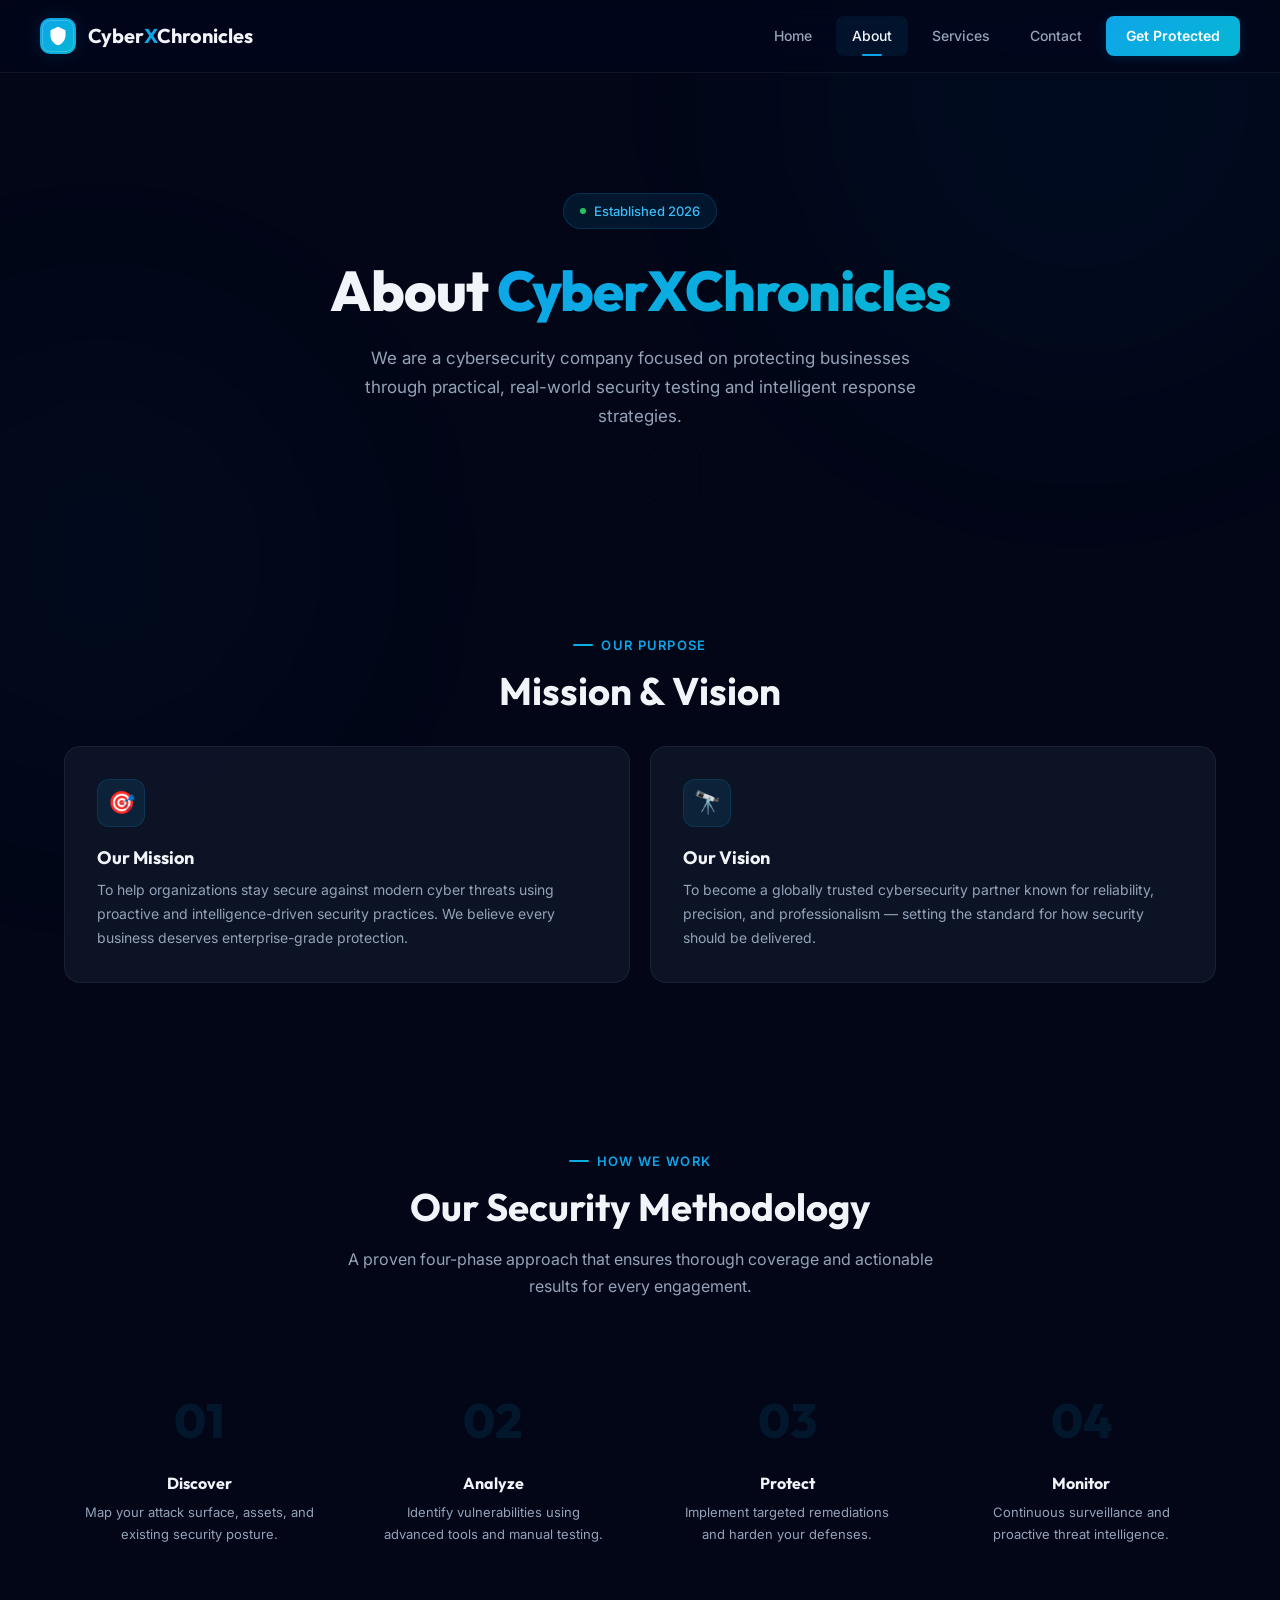
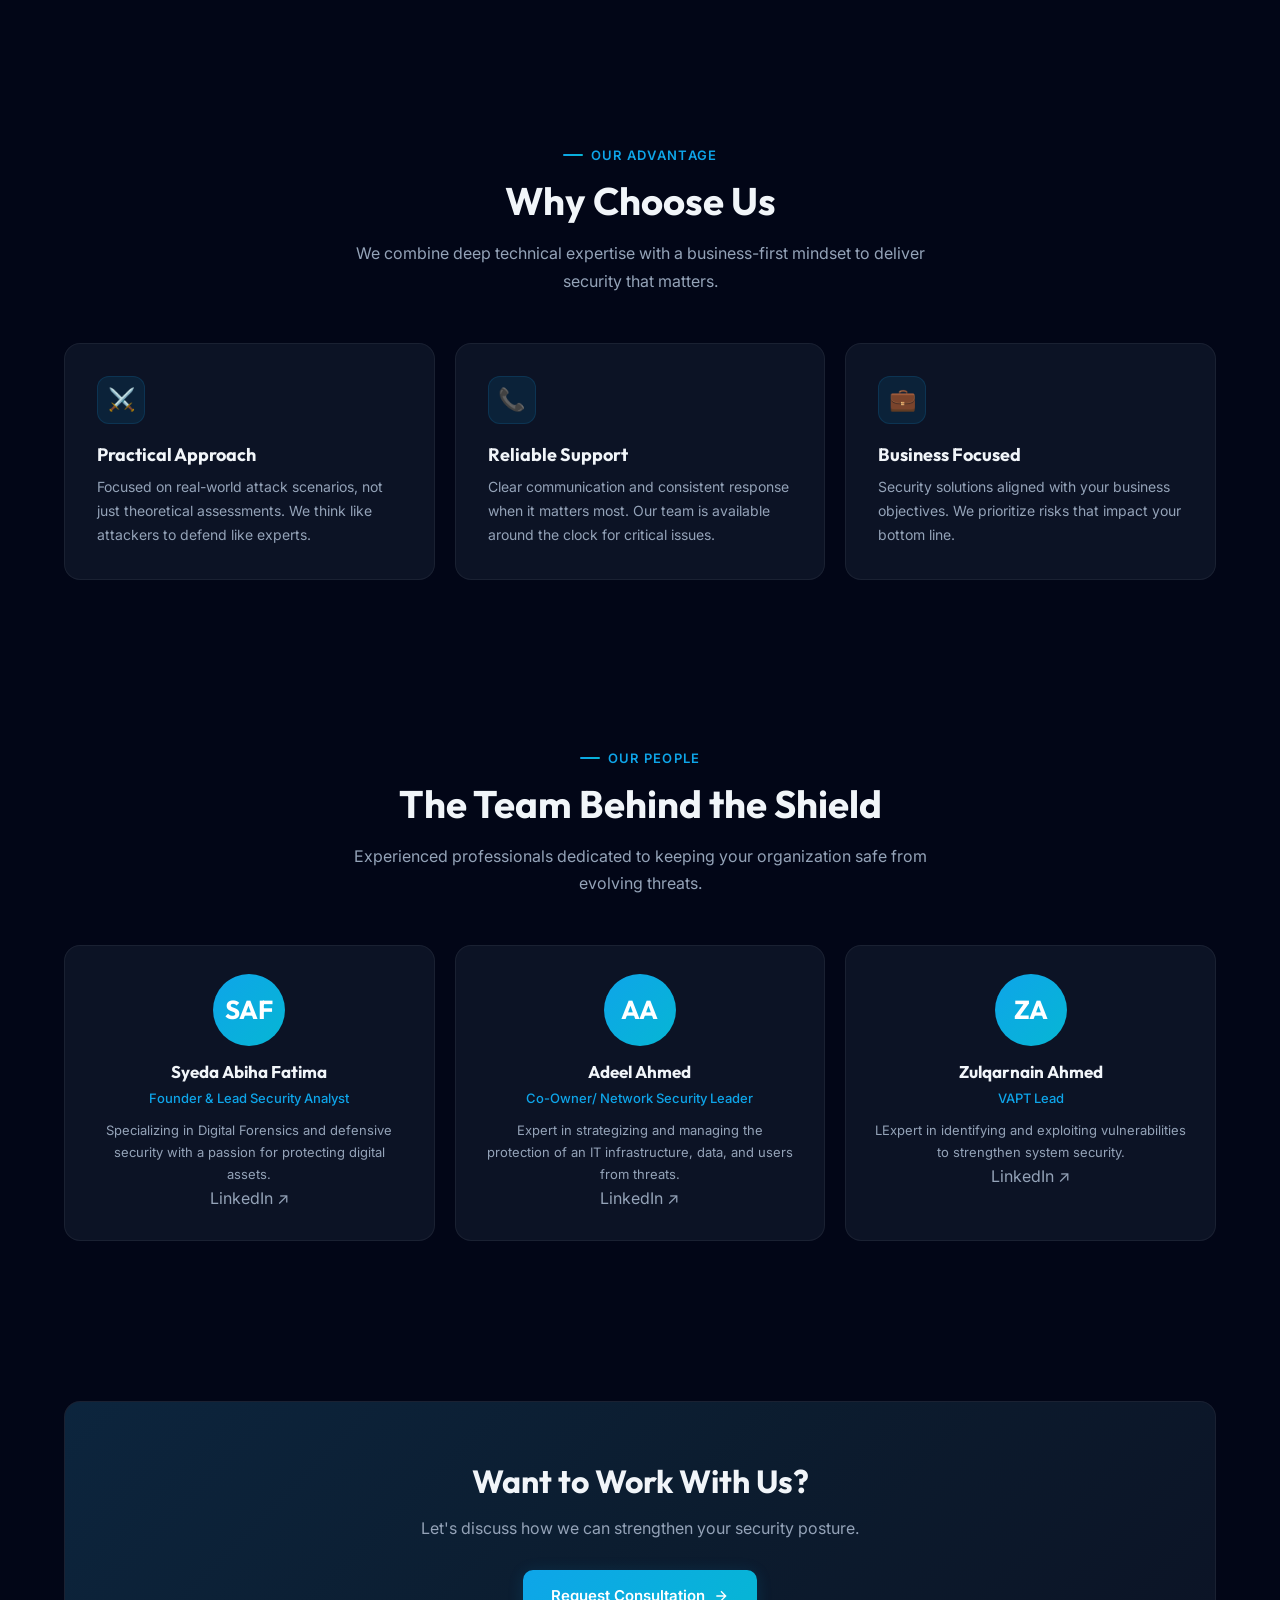
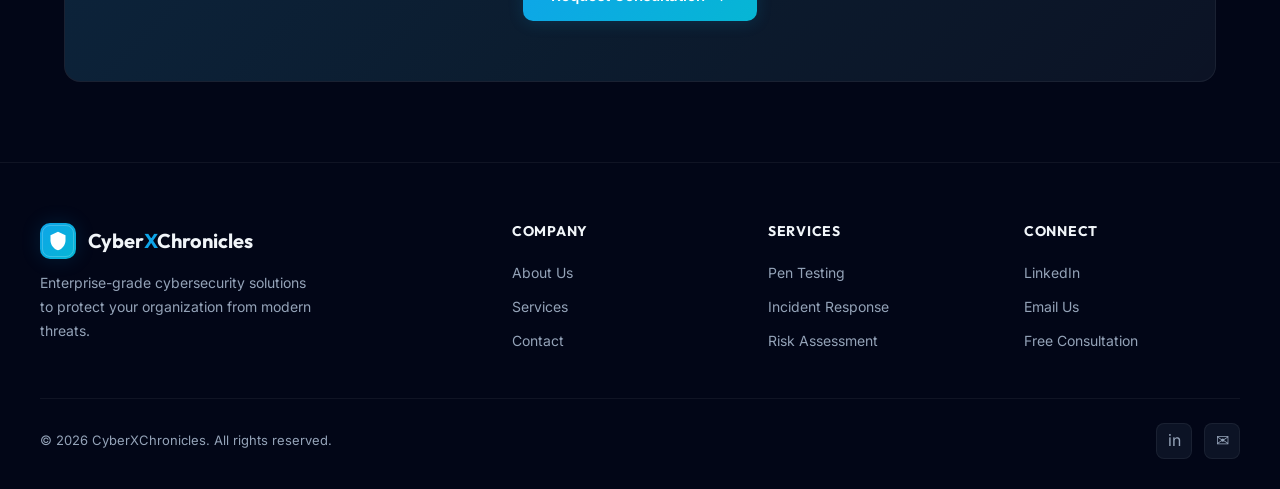
==== commit 6fd41eba: "Fix HTML encoding issues in about.html" ====
--- a/about.html
+++ b/about.html
@@ -143,8 +143,8 @@
       <div class="team-card">
         <div class="team-avatar">AA</div>
         <h3>Adeel Ahmed </h3>
-        <div class="role">Co-Owner </div>
-        <p>Expert in threat intelligence, malware analysis, and advanced persistent threat detection.</p>
+        <div class="role">Co-Owner/ Network Security Leader </div>
+        <p>Expert in strategizing and managing the protection of an IT infrastructure, data, and users from threats.</p>
         <a href="https://www.linkedin.com/in/adeelahmedprofessional/" target="_blank" class="team-linkedin">LinkedIn ↗</a>
       </div>
       <div class="team-card">
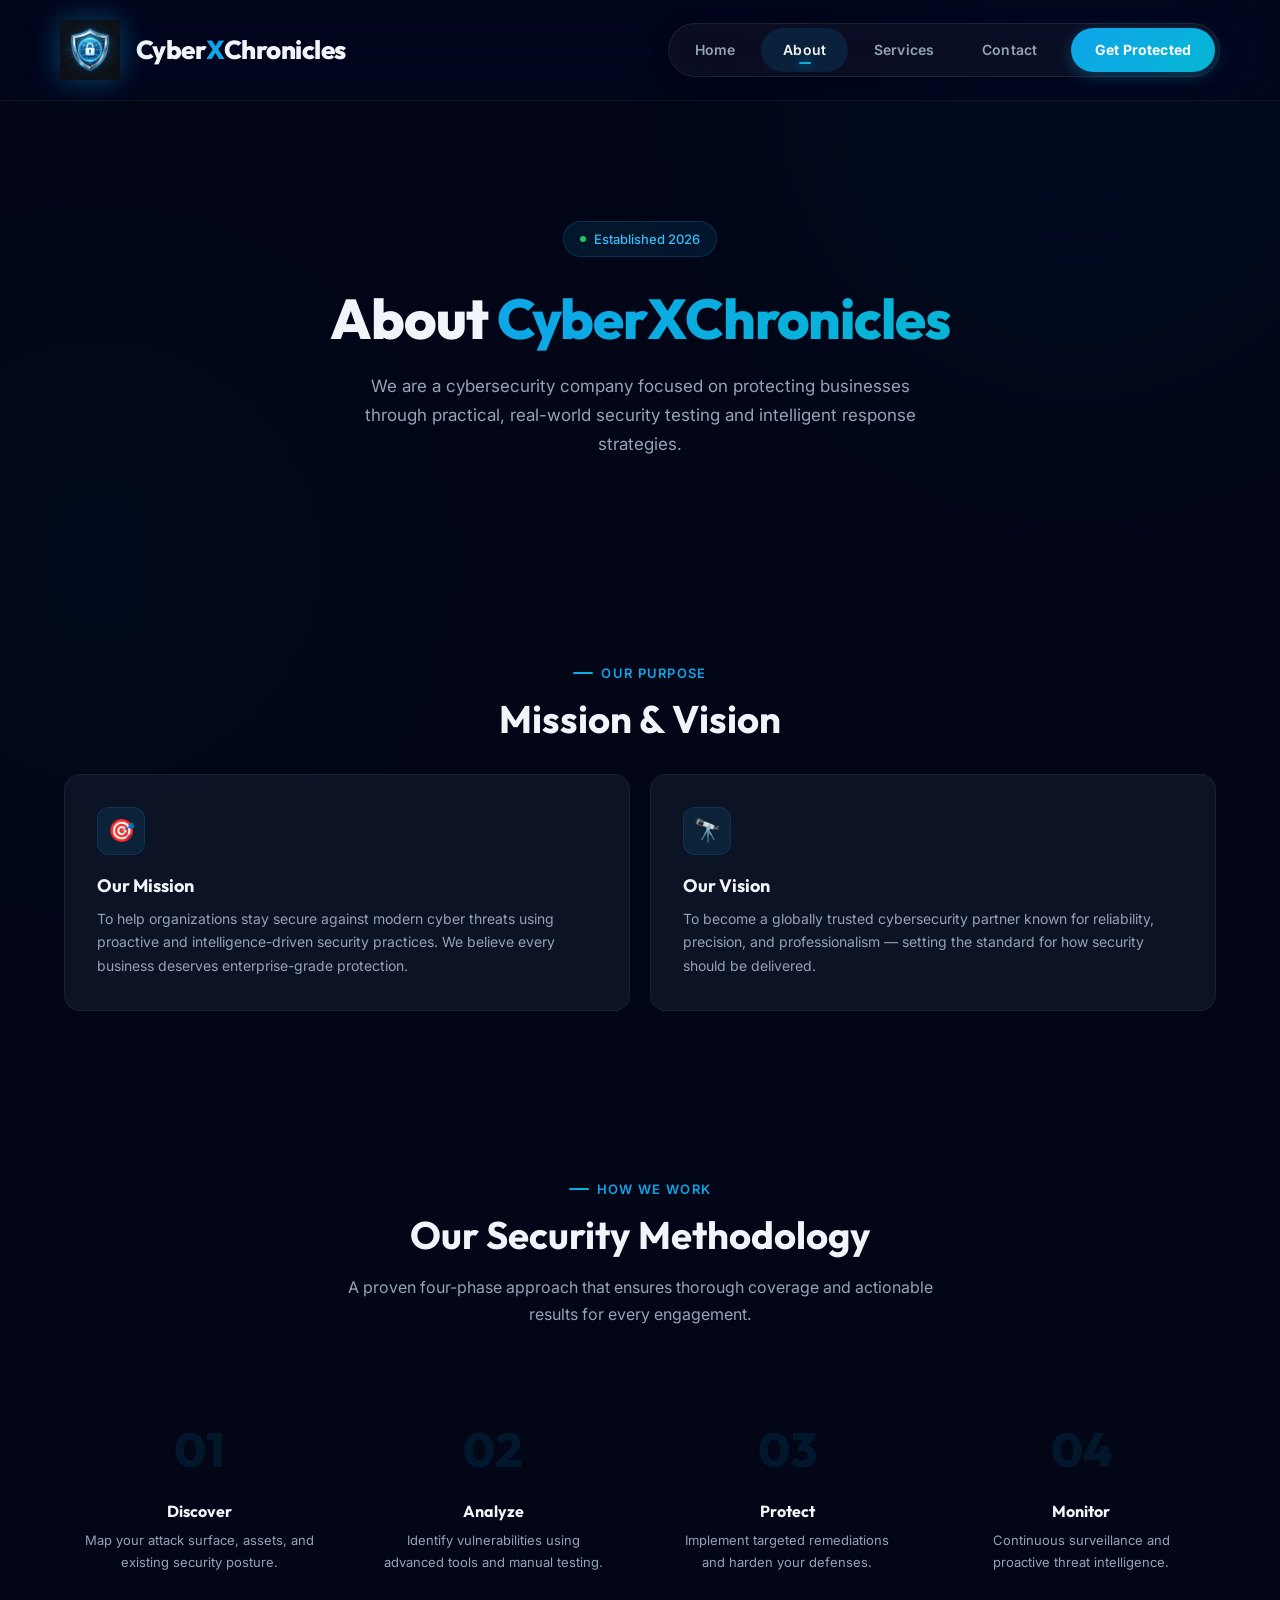
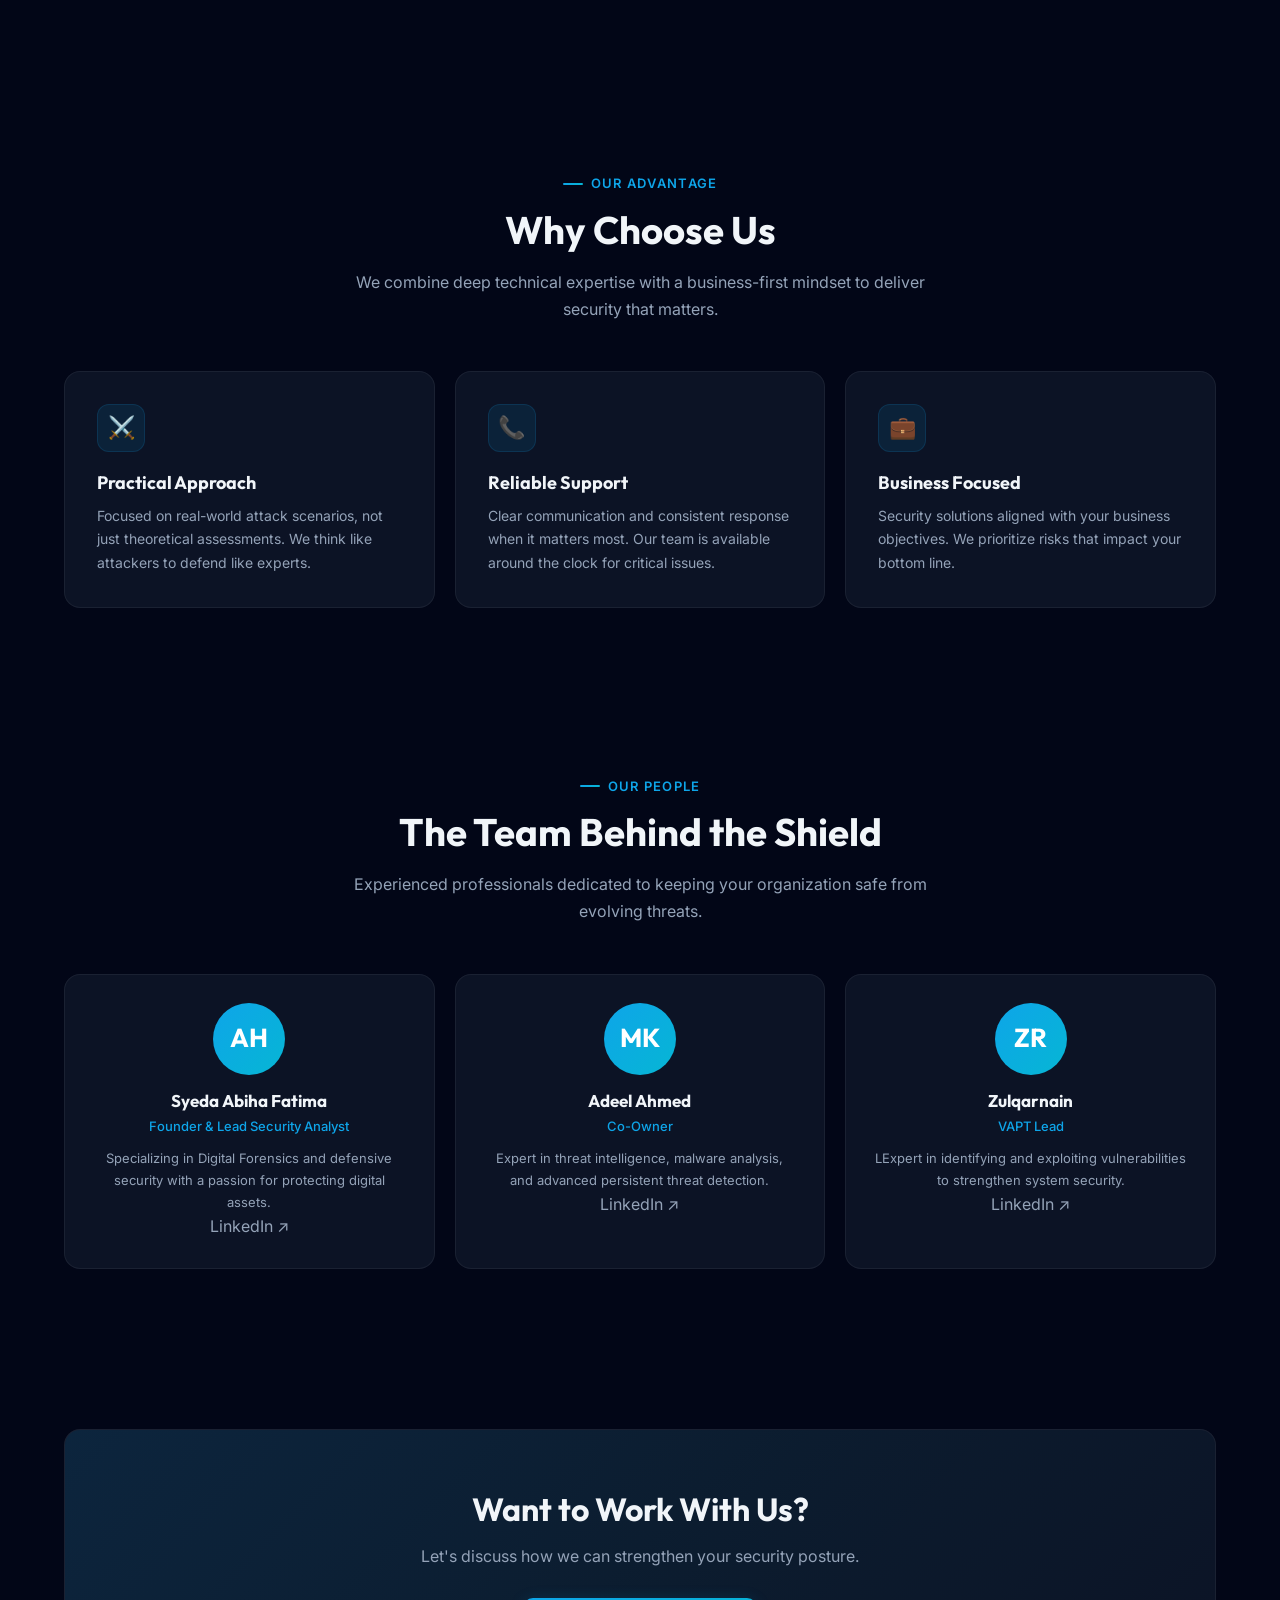
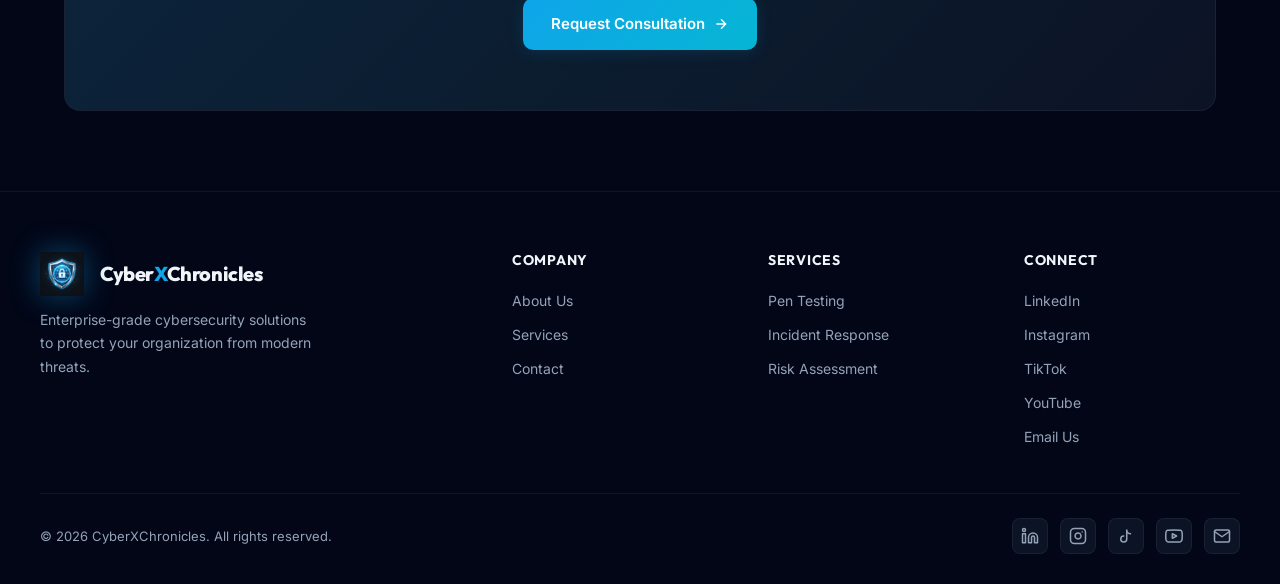
==== commit 5bded1b4: "Add files via upload" ====
--- a/about.html
+++ b/about.html
@@ -1,212 +1,223 @@
-<!DOCTYPE html>
-<html lang="en">
-
-<head>
-  <meta charset="UTF-8">
-  <meta name="viewport" content="width=device-width, initial-scale=1.0">
-  <title>About — CyberXChronicles</title>
-  <meta name="description"
-    content="Learn about CyberXChronicles — our mission, team, and methodology for delivering enterprise cybersecurity solutions.">
-  <link rel="icon" href="https://img.icons8.com/fluency/48/cyber-security.png">
-  <link rel="stylesheet" href="style.css">
-</head>
-
-<body>
-
-  <canvas id="bgCanvas"></canvas>
-  <div class="bg-glow bg-glow-1"></div>
-  <div class="bg-glow bg-glow-2"></div>
-
-  <!-- HEADER -->
-  <header>
-    <a href="index.html" class="logo">
-      <div class="logo-icon">
-        <svg viewBox="0 0 24 24">
-          <path d="M12 1L3 5v6c0 5.55 3.84 10.74 9 12 5.16-1.26 9-6.45 9-12V5l-9-4z" fill="white" />
-        </svg>
-      </div>
-      <span class="logo-text">Cyber<span>X</span>Chronicles</span>
-    </a>
-    <nav>
-      <a href="index.html">Home</a>
-      <a href="about.html" class="active">About</a>
-      <a href="services.html">Services</a>
-      <a href="contact.html">Contact</a>
-      <a href="services.html" class="nav-cta">Get Protected</a>
-    </nav>
-  </header>
-
-  <!-- HERO -->
-  <section class="hero">
-    <div class="hero-badge"><span class="dot"></span> Established 2026</div>
-    <h1>About <span class="gradient-text">CyberXChronicles</span></h1>
-    <p class="subtitle">We are a cybersecurity company focused on protecting businesses through practical, real-world
-      security testing and intelligent response strategies.</p>
-  </section>
-
-  <!-- MISSION & VISION -->
-  <section class="section fade-in">
-    <div class="section-center">
-      <div class="section-label">Our Purpose</div>
-      <h2>Mission & Vision</h2>
-    </div>
-    <div class="grid grid-2" style="margin-top:32px;">
-      <div class="card">
-        <div class="card-icon">🎯</div>
-        <h3>Our Mission</h3>
-        <p>To help organizations stay secure against modern cyber threats using proactive and intelligence-driven
-          security practices. We believe every business deserves enterprise-grade protection.</p>
-      </div>
-      <div class="card">
-        <div class="card-icon">🔭</div>
-        <h3>Our Vision</h3>
-        <p>To become a globally trusted cybersecurity partner known for reliability, precision, and professionalism —
-          setting the standard for how security should be delivered.</p>
-      </div>
-    </div>
-  </section>
-
-  <!-- METHODOLOGY -->
-  <section class="section fade-in">
-    <div class="section-center">
-      <div class="section-label">How We Work</div>
-      <h2>Our Security Methodology</h2>
-      <p class="section-desc">A proven four-phase approach that ensures thorough coverage and actionable results for
-        every engagement.</p>
-    </div>
-    <div class="process-grid">
-      <div class="process-step">
-        <h3>Discover</h3>
-        <p>Map your attack surface, assets, and existing security posture.</p>
-      </div>
-      <div class="process-step">
-        <h3>Analyze</h3>
-        <p>Identify vulnerabilities using advanced tools and manual testing.</p>
-      </div>
-      <div class="process-step">
-        <h3>Protect</h3>
-        <p>Implement targeted remediations and harden your defenses.</p>
-      </div>
-      <div class="process-step">
-        <h3>Monitor</h3>
-        <p>Continuous surveillance and proactive threat intelligence.</p>
-      </div>
-    </div>
-  </section>
-
-  <!-- WHY CHOOSE US -->
-  <section class="section fade-in">
-    <div class="section-center">
-      <div class="section-label">Our Advantage</div>
-      <h2>Why Choose Us</h2>
-      <p class="section-desc">We combine deep technical expertise with a business-first mindset to deliver security that
-        matters.</p>
-    </div>
-    <div class="grid grid-3">
-      <div class="card">
-        <div class="card-icon">⚔️</div>
-        <h3>Practical Approach</h3>
-        <p>Focused on real-world attack scenarios, not just theoretical assessments. We think like attackers to defend
-          like experts.</p>
-      </div>
-      <div class="card">
-        <div class="card-icon">📞</div>
-        <h3>Reliable Support</h3>
-        <p>Clear communication and consistent response when it matters most. Our team is available around the clock for
-          critical issues.</p>
-      </div>
-      <div class="card">
-        <div class="card-icon">💼</div>
-        <h3>Business Focused</h3>
-        <p>Security solutions aligned with your business objectives. We prioritize risks that impact your bottom line.
-        </p>
-      </div>
-    </div>
-  </section>
-
-  <!-- TEAM -->
-  <section class="section fade-in">
-    <div class="section-center">
-      <div class="section-label">Our People</div>
-      <h2>The Team Behind the Shield</h2>
-      <p class="section-desc">Experienced professionals dedicated to keeping your organization safe from evolving
-        threats.</p>
-    </div>
-    <div class="grid grid-3" style="margin-top:32px;">
-      <div class="team-card">
-        <div class="team-avatar">SAF</div>
-        <h3>Syeda Abiha Fatima</h3>
-        <div class="role">Founder & Lead Security Analyst</div>
-        <p>Specializing in Digital Forensics and defensive security with a passion for protecting digital assets.</p>
-        <a href="https://www.linkedin.com/in/syeda-abiha-fatima-102b69342/" target="_blank" class="team-linkedin">LinkedIn ↗</a>
-      </div>
-      <div class="team-card">
-        <div class="team-avatar">AA</div>
-        <h3>Adeel Ahmed </h3>
-        <div class="role">Co-Owner/ Network Security Leader </div>
-        <p>Expert in strategizing and managing the protection of an IT infrastructure, data, and users from threats.</p>
-        <a href="https://www.linkedin.com/in/adeelahmedprofessional/" target="_blank" class="team-linkedin">LinkedIn ↗</a>
-      </div>
-      <div class="team-card">
-        <div class="team-avatar">ZA</div>
-        <h3>Zulqarnain Ahmed </h3>
-        <div class="role">VAPT Lead</div>
-        <p>LExpert in identifying and exploiting vulnerabilities to strengthen system security.</p>
-        <a href="https://www.linkedin.com/in/zulqarnain-ahmed07/" target="_blank" class="team-linkedin">LinkedIn ↗</a>
-      </div>
-    </div>
-  </section>
-
-  <!-- CTA -->
-  <section class="section fade-in">
-    <div class="cta-banner">
-      <h2>Want to Work With Us?</h2>
-      <p>Let's discuss how we can strengthen your security posture.</p>
-      <a href="services.html" class="btn-primary">Request Consultation <svg width="16" height="16" viewBox="0 0 24 24"
-          fill="none" stroke="currentColor" stroke-width="2">
-          <path d="M5 12h14M12 5l7 7-7 7" />
-        </svg></a>
-    </div>
-  </section>
-
-  <!-- FOOTER -->
-  <footer>
-    <div class="footer-inner">
-      <div class="footer-brand">
-        <div class="logo">
-          <div class="logo-icon"><svg viewBox="0 0 24 24">
-              <path d="M12 1L3 5v6c0 5.55 3.84 10.74 9 12 5.16-1.26 9-6.45 9-12V5l-9-4z" fill="white" />
-            </svg></div>
-          <span class="logo-text">Cyber<span>X</span>Chronicles</span>
-        </div>
-        <p>Enterprise-grade cybersecurity solutions to protect your organization from modern threats.</p>
-      </div>
-      <div class="footer-col">
-        <h4>Company</h4><a href="about.html">About Us</a><a href="services.html">Services</a><a
-          href="contact.html">Contact</a>
-      </div>
-      <div class="footer-col">
-        <h4>Services</h4><a href="services.html">Pen Testing</a><a href="services.html">Incident Response</a><a
-          href="services.html">Risk Assessment</a>
-      </div>
-      <div class="footer-col">
-        <h4>Connect</h4><a href="https://www.linkedin.com/company/cyberxchronicles/" target="_blank">LinkedIn</a><a
-          href="contact.html">Email Us</a><a href="services.html">Free Consultation</a>
-      </div>
-    </div>
-    <div class="footer-bottom">
-      <span>© 2026 CyberXChronicles. All rights reserved.</span>
-      <div class="footer-socials">
-        <a href="https://www.linkedin.com/company/cyberxchronicles/" target="_blank" title="LinkedIn">in</a>
-        <a href="contact.html" title="Email">✉</a>
-      </div>
-    </div>
-  </footer>
-
-  <script>
-    const canvas = document.getElementById("bgCanvas"), ctx = canvas.getContext("2d"); canvas.width = window.innerWidth; canvas.height = window.innerHeight; let mouseX = canvas.width / 2, mouseY = canvas.height / 2; document.addEventListener("mousemove", e => { mouseX = e.clientX; mouseY = e.clientY }); function drawGrid() { ctx.clearRect(0, 0, canvas.width, canvas.height); const s = 50, m = 250; for (let x = 0; x < canvas.width; x += s)for (let y = 0; y < canvas.height; y += s) { const d = Math.sqrt((x - mouseX) ** 2 + (y - mouseY) ** 2), a = Math.max(.03, .15 * (1 - d / m)); ctx.beginPath(); ctx.arc(x, y, 1.2, 0, Math.PI * 2); ctx.fillStyle = `rgba(14,165,233,${a})`; ctx.fill(); if (d < m) { ctx.strokeStyle = `rgba(14,165,233,${a * .4})`; ctx.lineWidth = .5; if (x + s < canvas.width) { ctx.beginPath(); ctx.moveTo(x, y); ctx.lineTo(x + s, y); ctx.stroke() } if (y + s < canvas.height) { ctx.beginPath(); ctx.moveTo(x, y); ctx.lineTo(x, y + s); ctx.stroke() } } } requestAnimationFrame(drawGrid) } drawGrid(); window.addEventListener("resize", () => { canvas.width = window.innerWidth; canvas.height = window.innerHeight });
-    const obs = new IntersectionObserver(e => { e.forEach(en => { if (en.isIntersecting) en.target.classList.add('visible') }) }, { threshold: .1 }); document.querySelectorAll('.fade-in').forEach(el => obs.observe(el));
-  </script>
-</body>
-
-</html>
+<!DOCTYPE html>
+<html lang="en">
+
+<head>
+  <meta charset="UTF-8">
+  <meta name="viewport" content="width=device-width, initial-scale=1.0">
+  <title>About — CyberXChronicles</title>
+  <meta name="description"
+    content="Learn about CyberXChronicles — our mission, team, and methodology for delivering enterprise cybersecurity solutions.">
+  <link rel="icon" href="favicon.png">
+  <link rel="stylesheet" href="style.css">
+</head>
+
+<body>
+
+  <canvas id="bgCanvas"></canvas>
+  <div class="bg-glow bg-glow-1"></div>
+  <div class="bg-glow bg-glow-2"></div>
+
+  <!-- HEADER -->
+  <header>
+    <a href="index.html" class="logo">
+      <img src="favicon.png" alt="CyberXChronicles Icon" class="logo-img">
+      <span class="logo-text">Cyber<span>X</span>Chronicles</span>
+    </a>
+    <nav>
+      <a href="index.html">Home</a>
+      <a href="about.html" class="active">About</a>
+      <a href="services.html">Services</a>
+      <a href="contact.html">Contact</a>
+      <a href="services.html" class="nav-cta">Get Protected</a>
+    </nav>
+  </header>
+
+  <!-- HERO -->
+  <section class="hero">
+    <div class="hero-badge"><span class="dot"></span> Established 2026</div>
+    <h1>About <span class="gradient-text">CyberXChronicles</span></h1>
+    <p class="subtitle">We are a cybersecurity company focused on protecting businesses through practical, real-world
+      security testing and intelligent response strategies.</p>
+  </section>
+
+  <!-- MISSION & VISION -->
+  <section class="section fade-in">
+    <div class="section-center">
+      <div class="section-label">Our Purpose</div>
+      <h2>Mission & Vision</h2>
+    </div>
+    <div class="grid grid-2" style="margin-top:32px;">
+      <div class="card">
+        <div class="card-icon">🎯</div>
+        <h3>Our Mission</h3>
+        <p>To help organizations stay secure against modern cyber threats using proactive and intelligence-driven
+          security practices. We believe every business deserves enterprise-grade protection.</p>
+      </div>
+      <div class="card">
+        <div class="card-icon">🔭</div>
+        <h3>Our Vision</h3>
+        <p>To become a globally trusted cybersecurity partner known for reliability, precision, and professionalism —
+          setting the standard for how security should be delivered.</p>
+      </div>
+    </div>
+  </section>
+
+  <!-- METHODOLOGY -->
+  <section class="section fade-in">
+    <div class="section-center">
+      <div class="section-label">How We Work</div>
+      <h2>Our Security Methodology</h2>
+      <p class="section-desc">A proven four-phase approach that ensures thorough coverage and actionable results for
+        every engagement.</p>
+    </div>
+    <div class="process-grid">
+      <div class="process-step">
+        <h3>Discover</h3>
+        <p>Map your attack surface, assets, and existing security posture.</p>
+      </div>
+      <div class="process-step">
+        <h3>Analyze</h3>
+        <p>Identify vulnerabilities using advanced tools and manual testing.</p>
+      </div>
+      <div class="process-step">
+        <h3>Protect</h3>
+        <p>Implement targeted remediations and harden your defenses.</p>
+      </div>
+      <div class="process-step">
+        <h3>Monitor</h3>
+        <p>Continuous surveillance and proactive threat intelligence.</p>
+      </div>
+    </div>
+  </section>
+
+  <!-- WHY CHOOSE US -->
+  <section class="section fade-in">
+    <div class="section-center">
+      <div class="section-label">Our Advantage</div>
+      <h2>Why Choose Us</h2>
+      <p class="section-desc">We combine deep technical expertise with a business-first mindset to deliver security that
+        matters.</p>
+    </div>
+    <div class="grid grid-3">
+      <div class="card">
+        <div class="card-icon">⚔️</div>
+        <h3>Practical Approach</h3>
+        <p>Focused on real-world attack scenarios, not just theoretical assessments. We think like attackers to defend
+          like experts.</p>
+      </div>
+      <div class="card">
+        <div class="card-icon">📞</div>
+        <h3>Reliable Support</h3>
+        <p>Clear communication and consistent response when it matters most. Our team is available around the clock for
+          critical issues.</p>
+      </div>
+      <div class="card">
+        <div class="card-icon">💼</div>
+        <h3>Business Focused</h3>
+        <p>Security solutions aligned with your business objectives. We prioritize risks that impact your bottom line.
+        </p>
+      </div>
+    </div>
+  </section>
+
+  <!-- TEAM -->
+  <section class="section fade-in">
+    <div class="section-center">
+      <div class="section-label">Our People</div>
+      <h2>The Team Behind the Shield</h2>
+      <p class="section-desc">Experienced professionals dedicated to keeping your organization safe from evolving
+        threats.</p>
+    </div>
+    <div class="grid grid-3" style="margin-top:32px;">
+      <div class="team-card">
+        <div class="team-avatar">AH</div>
+        <h3>Syeda Abiha Fatima</h3>
+        <div class="role">Founder & Lead Security Analyst</div>
+        <p>Specializing in Digital Forensics and defensive security with a passion for protecting digital assets.</p>
+        <a href="https://www.linkedin.com/in/syeda-abiha-fatima-102b69342/" target="_blank" class="team-linkedin">LinkedIn ↗</a>
+      </div>
+      <div class="team-card">
+        <div class="team-avatar">MK</div>
+        <h3>Adeel Ahmed </h3>
+        <div class="role">Co-Owner </div>
+        <p>Expert in threat intelligence, malware analysis, and advanced persistent threat detection.</p>
+        <a href="https://www.linkedin.com/in/adeelahmedprofessional/" target="_blank" class="team-linkedin">LinkedIn ↗</a>
+      </div>
+      <div class="team-card">
+        <div class="team-avatar">ZR</div>
+        <h3>Zulqarnain </h3>
+        <div class="role">VAPT Lead</div>
+        <p>LExpert in identifying and exploiting vulnerabilities to strengthen system security.</p>
+        <a href="https://www.linkedin.com/in/zulqarnain-ahmed07/" target="_blank" class="team-linkedin">LinkedIn ↗</a>
+      </div>
+    </div>
+  </section>
+
+  <!-- CTA -->
+  <section class="section fade-in">
+    <div class="cta-banner">
+      <h2>Want to Work With Us?</h2>
+      <p>Let's discuss how we can strengthen your security posture.</p>
+      <a href="services.html" class="btn-primary">Request Consultation <svg width="16" height="16" viewBox="0 0 24 24"
+          fill="none" stroke="currentColor" stroke-width="2">
+          <path d="M5 12h14M12 5l7 7-7 7" />
+        </svg></a>
+    </div>
+  </section>
+
+  <!-- FOOTER -->
+  <footer>
+    <div class="footer-inner">
+      <div class="footer-brand">
+        <div class="logo">
+          <img src="favicon.png" alt="CyberXChronicles Icon" class="logo-img">
+          <span class="logo-text">Cyber<span>X</span>Chronicles</span>
+        </div>
+        <p>Enterprise-grade cybersecurity solutions to protect your organization from modern threats.</p>
+      </div>
+      <div class="footer-col">
+        <h4>Company</h4><a href="about.html">About Us</a><a href="services.html">Services</a><a
+          href="contact.html">Contact</a>
+      </div>
+      <div class="footer-col">
+        <h4>Services</h4><a href="services.html">Pen Testing</a><a href="services.html">Incident Response</a><a
+          href="services.html">Risk Assessment</a>
+      </div>
+      <div class="footer-col">
+        <h4>Connect</h4>
+        <a href="https://www.linkedin.com/company/cyberxchronicles/" target="_blank">LinkedIn</a>
+        <a href="https://www.instagram.com/cyberxchronicles/" target="_blank">Instagram</a>
+        <a href="https://www.tiktok.com/@cyberxchronicles" target="_blank">TikTok</a>
+        <a href="https://www.youtube.com/@cyberxchronicles" target="_blank">YouTube</a>
+        <a href="contact.html">Email Us</a>
+      </div>
+    </div>
+    <div class="footer-bottom">
+      <span>© 2026 CyberXChronicles. All rights reserved.</span>
+      <div class="footer-socials">
+        <a href="https://www.linkedin.com/company/cyberxchronicles/" target="_blank" title="LinkedIn">
+          <svg width="18" height="18" viewBox="0 0 24 24" fill="none" stroke="currentColor" stroke-width="2" stroke-linecap="round" stroke-linejoin="round"><path d="M16 8a6 6 0 0 1 6 6v7h-4v-7a2 2 0 0 0-2-2 2 2 0 0 0-2 2v7h-4v-7a6 6 0 0 1 6-6z"/><rect x="2" y="9" width="4" height="12"/><circle cx="4" cy="4" r="2"/></svg>
+        </a>
+        <a href="https://www.instagram.com/cyberxchronicles/" target="_blank" title="Instagram">
+          <svg width="18" height="18" viewBox="0 0 24 24" fill="none" stroke="currentColor" stroke-width="2" stroke-linecap="round" stroke-linejoin="round"><rect x="2" y="2" width="20" height="20" rx="5" ry="5"/><path d="M16 11.37A4 4 0 1 1 12.63 8 4 4 0 0 1 16 11.37z"/><line x1="17.5" y1="6.5" x2="17.51" y2="6.5"/></svg>
+        </a>
+        <a href="https://www.tiktok.com/@cyberxchronicles" target="_blank" title="TikTok">
+          <svg width="18" height="18" viewBox="0 0 24 24" fill="none" stroke="currentColor" stroke-width="2" stroke-linecap="round" stroke-linejoin="round"><path d="M9 12a4 4 0 1 0 4 4V4a5 5 0 0 0 5 5"/></svg>
+        </a>
+        <a href="https://www.youtube.com/@cyberxchronicles" target="_blank" title="YouTube">
+          <svg width="18" height="18" viewBox="0 0 24 24" fill="none" stroke="currentColor" stroke-width="2" stroke-linecap="round" stroke-linejoin="round"><path d="M22.54 6.42a2.78 2.78 0 0 0-1.94-2C18.88 4 12 4 12 4s-6.88 0-8.6.42a2.78 2.78 0 0 0-1.94 2C1 8.14 1 12 1 12s0 3.86.42 5.58a2.78 2.78 0 0 0 1.94 2c1.71.42 8.6.42 8.6.42s6.88 0 8.6-.42a2.78 2.78 0 0 0 1.94-2C23 15.86 23 12 23 12s0-3.86-.42-5.58z"/><polygon points="9.75 15.02 15.5 12 9.75 8.98 9.75 15.02"/></svg>
+        </a>
+        <a href="contact.html" title="Email">
+          <svg width="18" height="18" viewBox="0 0 24 24" fill="none" stroke="currentColor" stroke-width="2" stroke-linecap="round" stroke-linejoin="round"><path d="M4 4h16c1.1 0 2 .9 2 2v12c0 1.1-.9 2-2 2H4c-1.1 0-2-.9-2-2V6c0-1.1.9-2 2-2z"/><polyline points="22,6 12,13 2,6"/></svg>
+        </a>
+      </div>
+    </div>
+  </footer>
+
+  <script>
+    const canvas = document.getElementById("bgCanvas"), ctx = canvas.getContext("2d"); canvas.width = window.innerWidth; canvas.height = window.innerHeight; let mouseX = canvas.width / 2, mouseY = canvas.height / 2; document.addEventListener("mousemove", e => { mouseX = e.clientX; mouseY = e.clientY }); function drawGrid() { ctx.clearRect(0, 0, canvas.width, canvas.height); const s = 50, m = 250; for (let x = 0; x < canvas.width; x += s)for (let y = 0; y < canvas.height; y += s) { const d = Math.sqrt((x - mouseX) ** 2 + (y - mouseY) ** 2), a = Math.max(.03, .15 * (1 - d / m)); ctx.beginPath(); ctx.arc(x, y, 1.2, 0, Math.PI * 2); ctx.fillStyle = `rgba(14,165,233,${a})`; ctx.fill(); if (d < m) { ctx.strokeStyle = `rgba(14,165,233,${a * .4})`; ctx.lineWidth = .5; if (x + s < canvas.width) { ctx.beginPath(); ctx.moveTo(x, y); ctx.lineTo(x + s, y); ctx.stroke() } if (y + s < canvas.height) { ctx.beginPath(); ctx.moveTo(x, y); ctx.lineTo(x, y + s); ctx.stroke() } } } requestAnimationFrame(drawGrid) } drawGrid(); window.addEventListener("resize", () => { canvas.width = window.innerWidth; canvas.height = window.innerHeight });
+    const obs = new IntersectionObserver(e => { e.forEach(en => { if (en.isIntersecting) en.target.classList.add('visible') }) }, { threshold: .1 }); document.querySelectorAll('.fade-in').forEach(el => obs.observe(el));
+  </script>
+</body>
+
+</html>
--- a/style.css
+++ b/style.css
@@ -57,79 +57,110 @@
 /* ─── HEADER / NAV ─── */
 header {
   display: flex; justify-content: space-between; align-items: center;
-  padding: 16px 40px;
+  padding: 20px 60px;
   position: sticky; top: 0; z-index: 100;
-  background: rgba(2, 6, 23, 0.75);
-  backdrop-filter: blur(20px) saturate(180%);
+  background: rgba(2, 6, 23, 0.6);
+  backdrop-filter: blur(24px) saturate(200%);
   border-bottom: 1px solid var(--border);
   transition: var(--transition);
 }
 
 .logo {
-  display: flex; align-items: center; gap: 12px;
+  display: flex; align-items: center; gap: 16px;
   font-family: 'Outfit', sans-serif;
-  font-weight: 700; font-size: 20px;
+  font-weight: 800; font-size: 26px;
   color: var(--text-white);
-}
-
-.logo-icon {
-  width: 36px; height: 36px;
-  border-radius: 10px;
+  letter-spacing: -0.02em;
+}
+
+.logo-img {
+  width: 60px;
+  height: 60px;
+  object-fit: contain;
+  filter: drop-shadow(0 0 15px rgba(14, 165, 233, 0.4));
+  transition: var(--transition);
+}
+
+.logo:hover .logo-img {
+  filter: drop-shadow(0 0 18px var(--primary));
+  transform: scale(1.1) rotate(5deg);
+}
+
+.logo-text span { color: var(--primary); }
+
+nav {
+  display: flex;
+  align-items: center;
+  gap: 4px;
+  background: rgba(255, 255, 255, 0.04);
+  padding: 4px;
+  border-radius: 100px;
+  border: 1px solid rgba(255, 255, 255, 0.08);
+  backdrop-filter: blur(20px);
+  box-shadow: 0 4px 20px rgba(0, 0, 0, 0.2);
+  transition: border-color 0.3s ease, box-shadow 0.3s ease;
+}
+
+nav:hover {
+  border-color: rgba(14, 165, 233, 0.3);
+  box-shadow: 0 4px 25px rgba(14, 165, 233, 0.15);
+}
+
+nav a {
+  padding: 10px 22px;
+  font-size: 14px;
+  font-weight: 600;
+  color: var(--text);
+  border-radius: 100px;
+  transition: all 0.3s cubic-bezier(0.4, 0, 0.2, 1);
+  position: relative;
+  letter-spacing: 0.01em;
+}
+
+nav a:hover {
+  color: var(--text-white);
+  background: rgba(255, 255, 255, 0.05);
+}
+
+nav a.active {
+  color: var(--text-white);
+  background: rgba(14, 165, 233, 0.12);
+}
+
+nav a::after {
+  content: '';
+  position: absolute;
+  bottom: 8px;
+  left: 50%;
+  width: 0;
+  height: 2px;
   background: var(--gradient-primary);
-  display: flex; align-items: center; justify-content: center;
-  box-shadow: 0 0 20px var(--glow-subtle);
-  position: relative;
-  overflow: hidden;
-}
-
-.logo-icon::after {
-  content: ''; position: absolute; inset: 2px;
-  border-radius: 8px;
-  border: 1px solid rgba(255,255,255,0.2);
-}
-
-.logo-icon svg { width: 20px; height: 20px; fill: white; }
-
-.logo-text span { color: var(--primary); }
-
-nav { display: flex; align-items: center; gap: 8px; }
-
-nav a {
-  padding: 8px 16px;
-  font-size: 14px; font-weight: 500;
-  color: var(--text);
-  border-radius: 8px;
-  transition: var(--transition);
-  position: relative;
-}
-
-nav a:hover, nav a.active {
-  color: var(--text-white);
-  background: rgba(14, 165, 233, 0.08);
-}
-
-nav a.active::after {
-  content: ''; position: absolute;
-  bottom: 0; left: 50%; transform: translateX(-50%);
-  width: 20px; height: 2px;
-  background: var(--primary);
   border-radius: 2px;
+  transform: translateX(-50%);
+  transition: width 0.3s ease;
+  box-shadow: 0 0 10px var(--primary);
+}
+
+nav a.active::after,
+nav a:hover::after {
+  width: 12px;
 }
 
 .nav-cta {
-  padding: 8px 20px !important;
+  padding: 10px 24px !important;
   background: var(--gradient-primary) !important;
   color: white !important;
-  font-weight: 600 !important;
-  border-radius: 8px !important;
-  box-shadow: 0 2px 12px var(--glow-subtle);
-  transition: var(--transition) !important;
+  font-weight: 700 !important;
+  border-radius: 100px !important;
+  box-shadow: 0 4px 15px rgba(14, 165, 233, 0.3) !important;
+  transition: all 0.4s cubic-bezier(0.175, 0.885, 0.32, 1.275) !important;
+  margin-left: 8px;
 }
 
 .nav-cta:hover {
-  box-shadow: 0 4px 24px var(--glow) !important;
-  transform: translateY(-1px);
-  background: var(--gradient-primary) !important;
+  box-shadow: 0 8px 25px rgba(14, 165, 233, 0.5) !important;
+  transform: scale(1.05) translateY(-2px);
+  filter: brightness(1.1);
 }
 
 /* ─── HERO ─── */
@@ -527,6 +558,15 @@
   margin-bottom: 40px;
 }
 
+.footer-brand .logo-img {
+  width: 44px;
+  height: 44px;
+}
+
+.footer-brand .logo {
+  font-size: 20px;
+}
+
 .footer-brand p {
   font-size: 14px;
   margin-top: 12px;
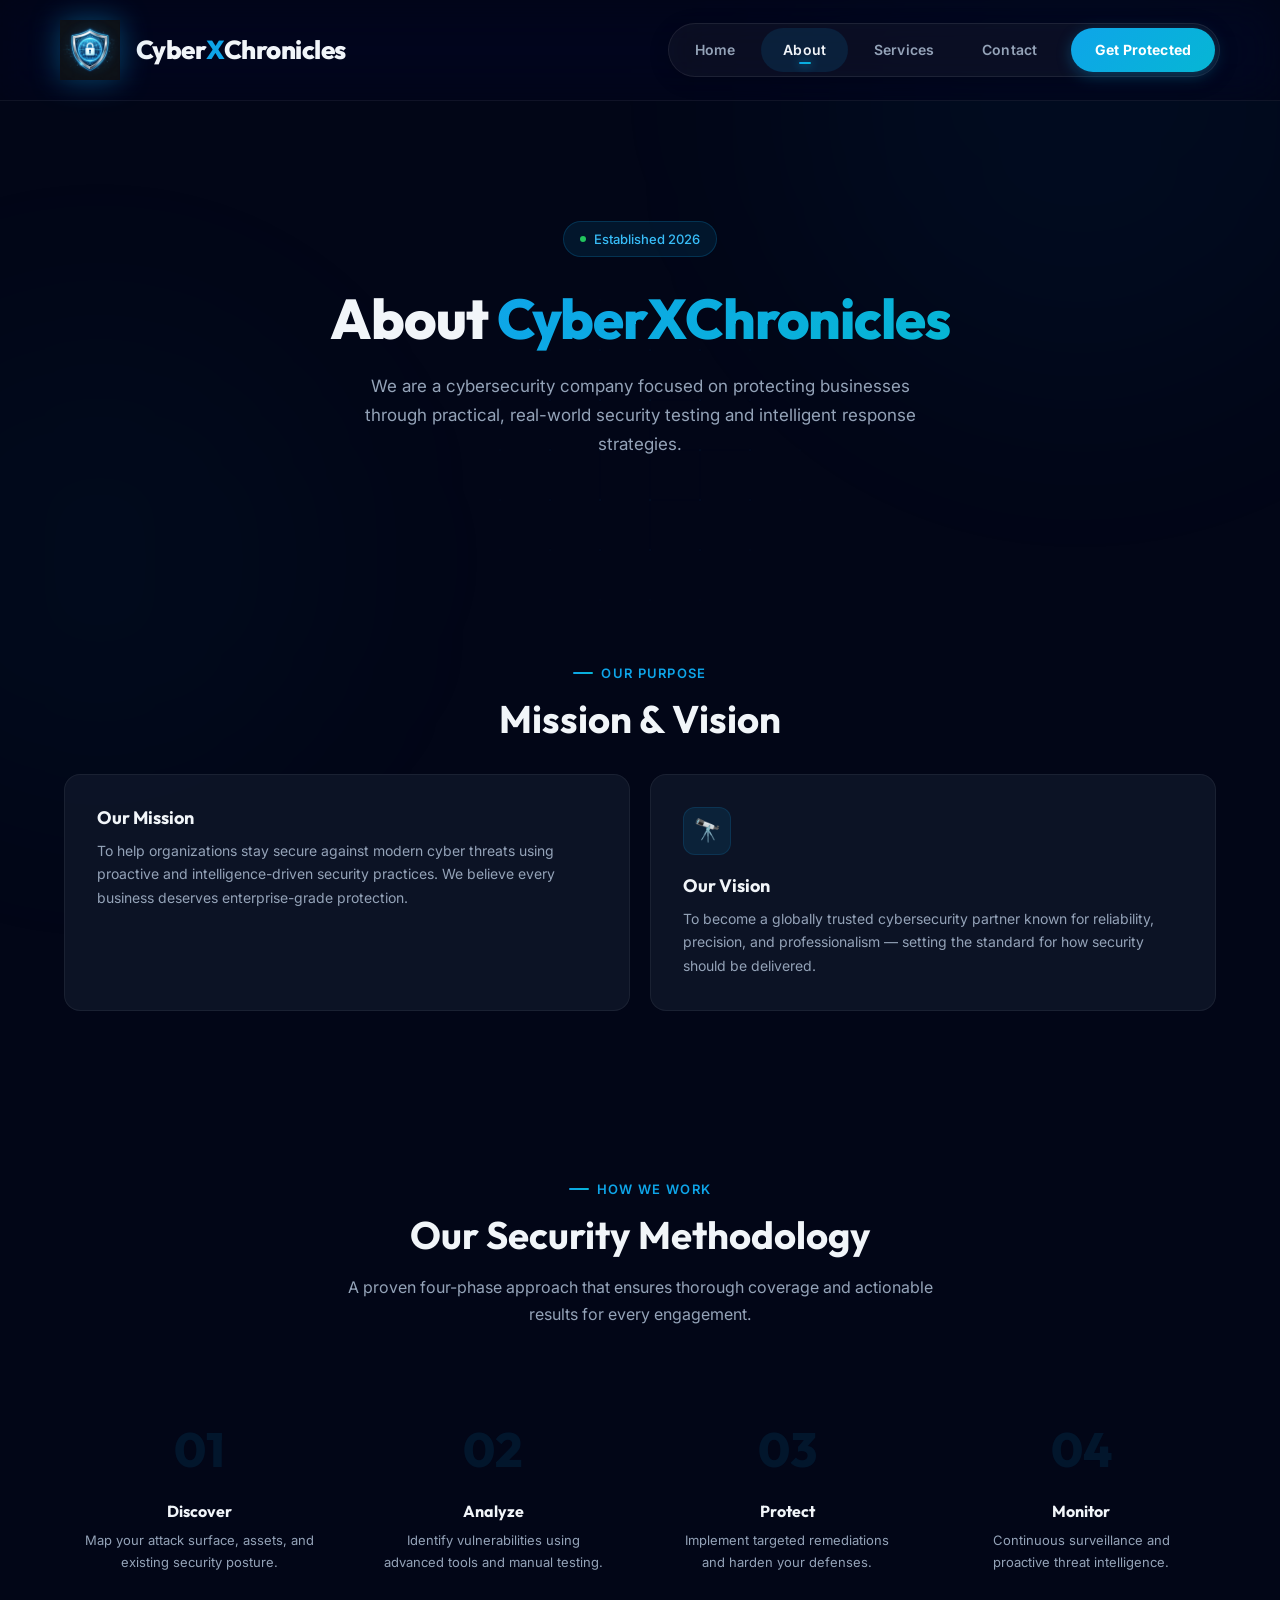
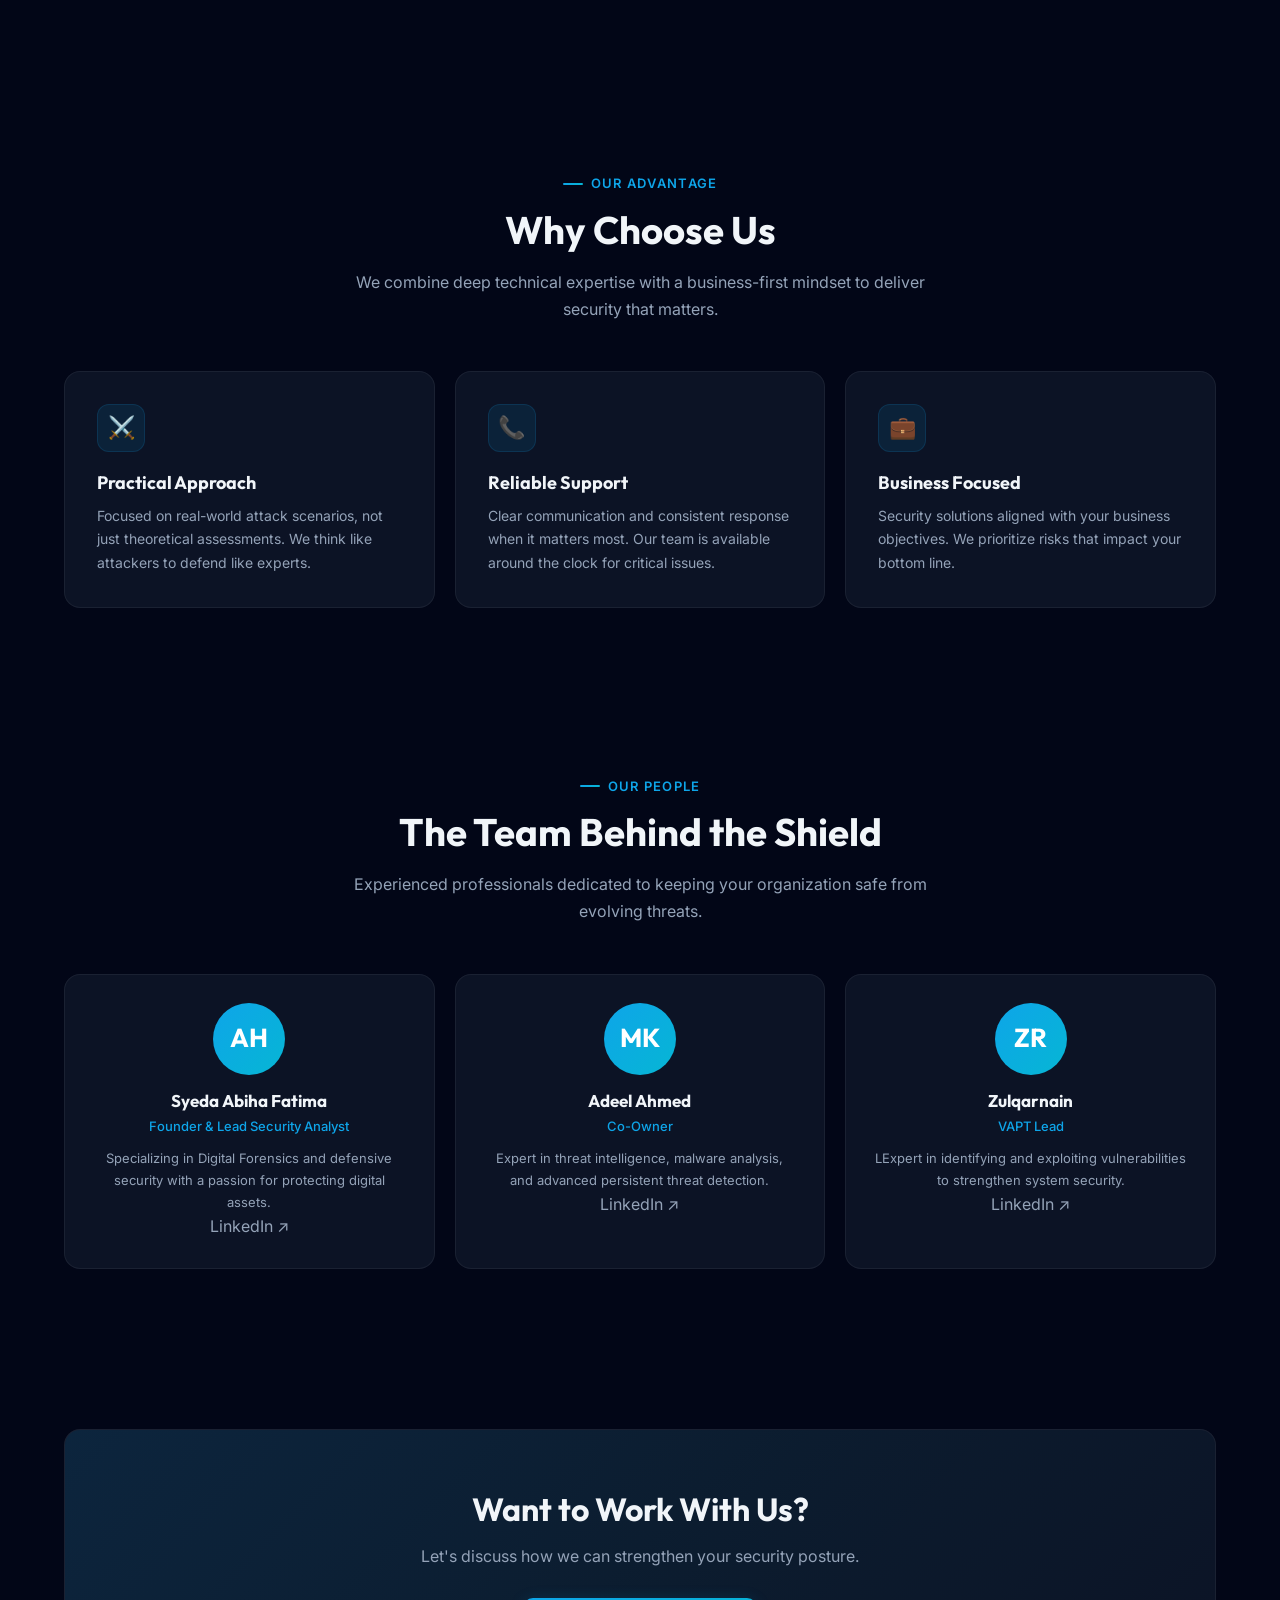
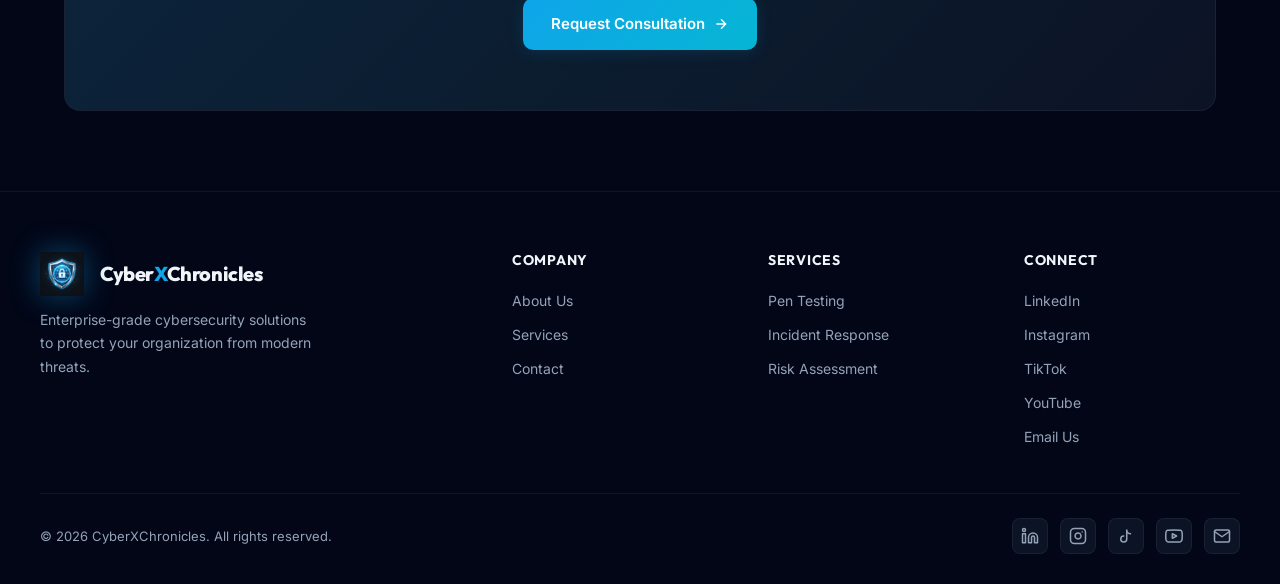
==== commit a972302b: "Remove card icon from mission section Removed the card icon from the mission section." ====
--- a/about.html
+++ b/about.html
@@ -48,7 +48,6 @@
     </div>
     <div class="grid grid-2" style="margin-top:32px;">
       <div class="card">
-        <div class="card-icon">🎯</div>
         <h3>Our Mission</h3>
         <p>To help organizations stay secure against modern cyber threats using proactive and intelligence-driven
           security practices. We believe every business deserves enterprise-grade protection.</p>
@@ -220,4 +219,4 @@
   </script>
 </body>
 
-</html>+</html>
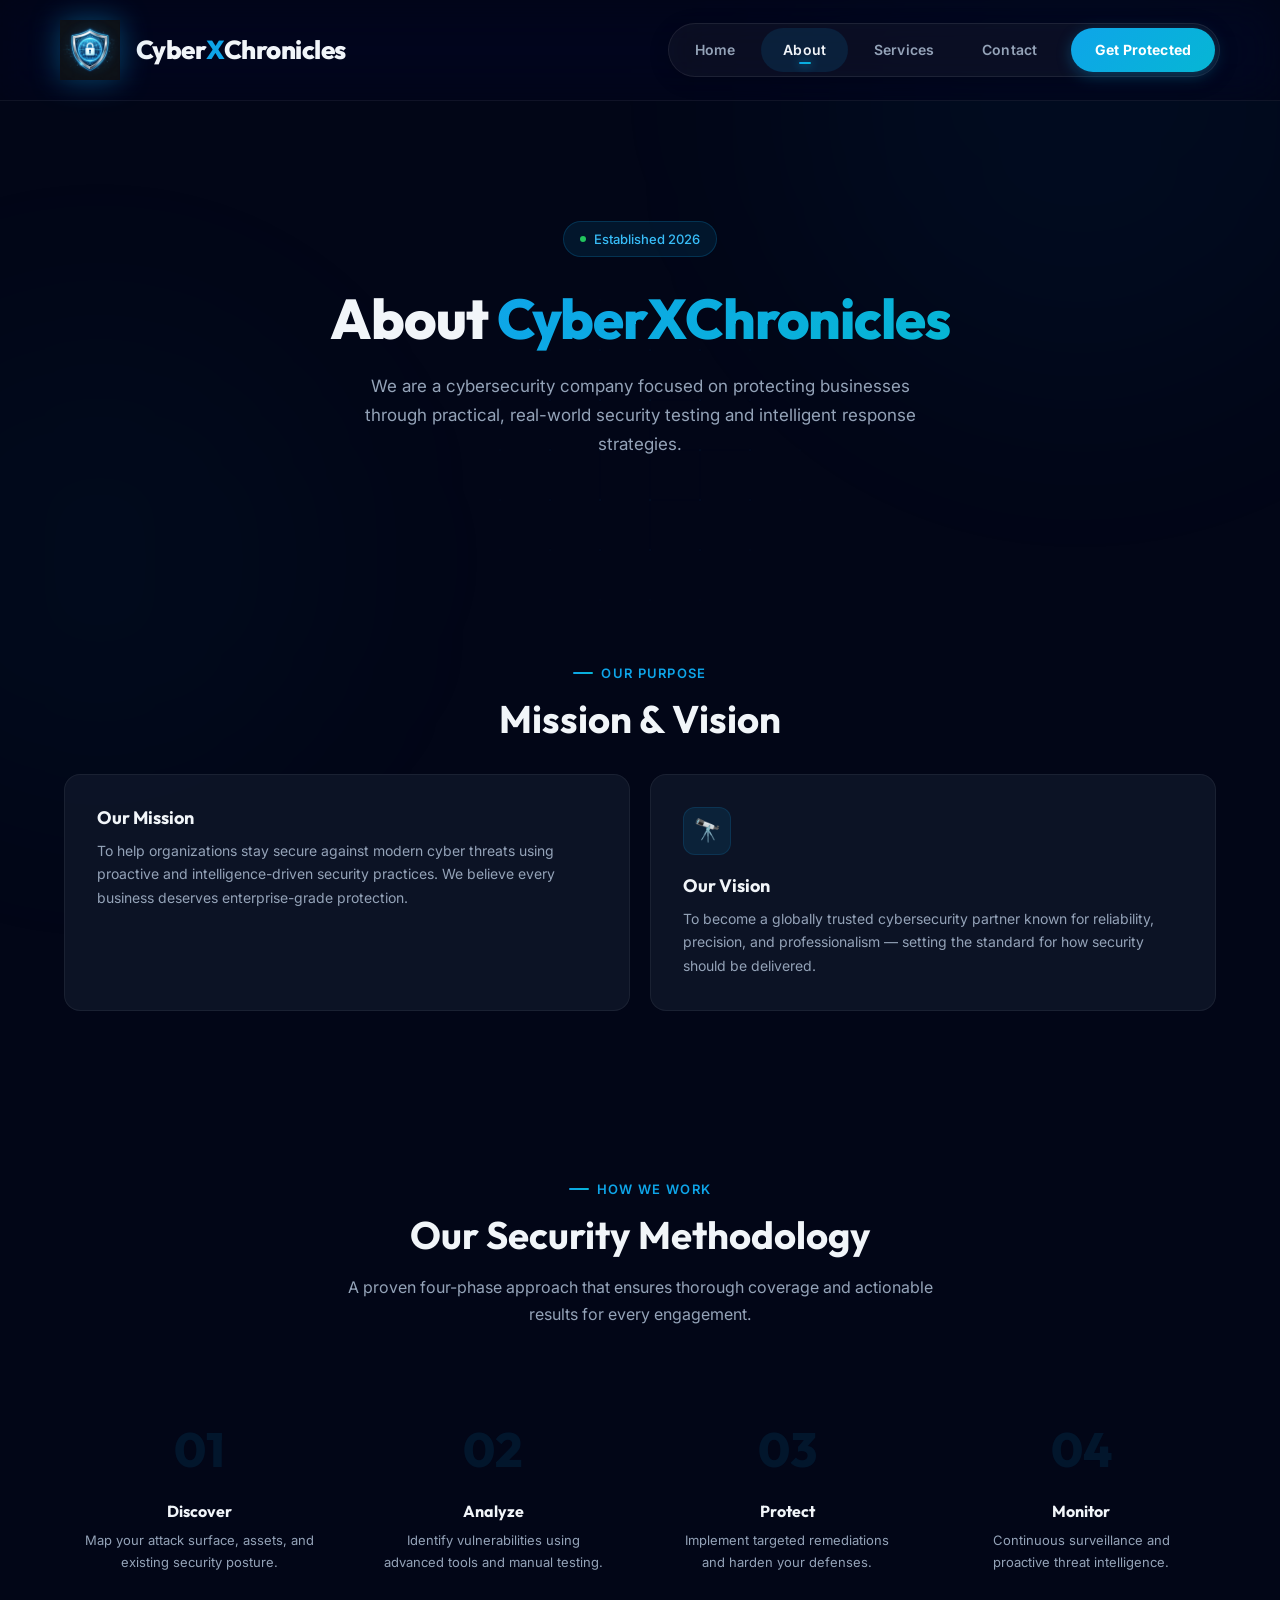
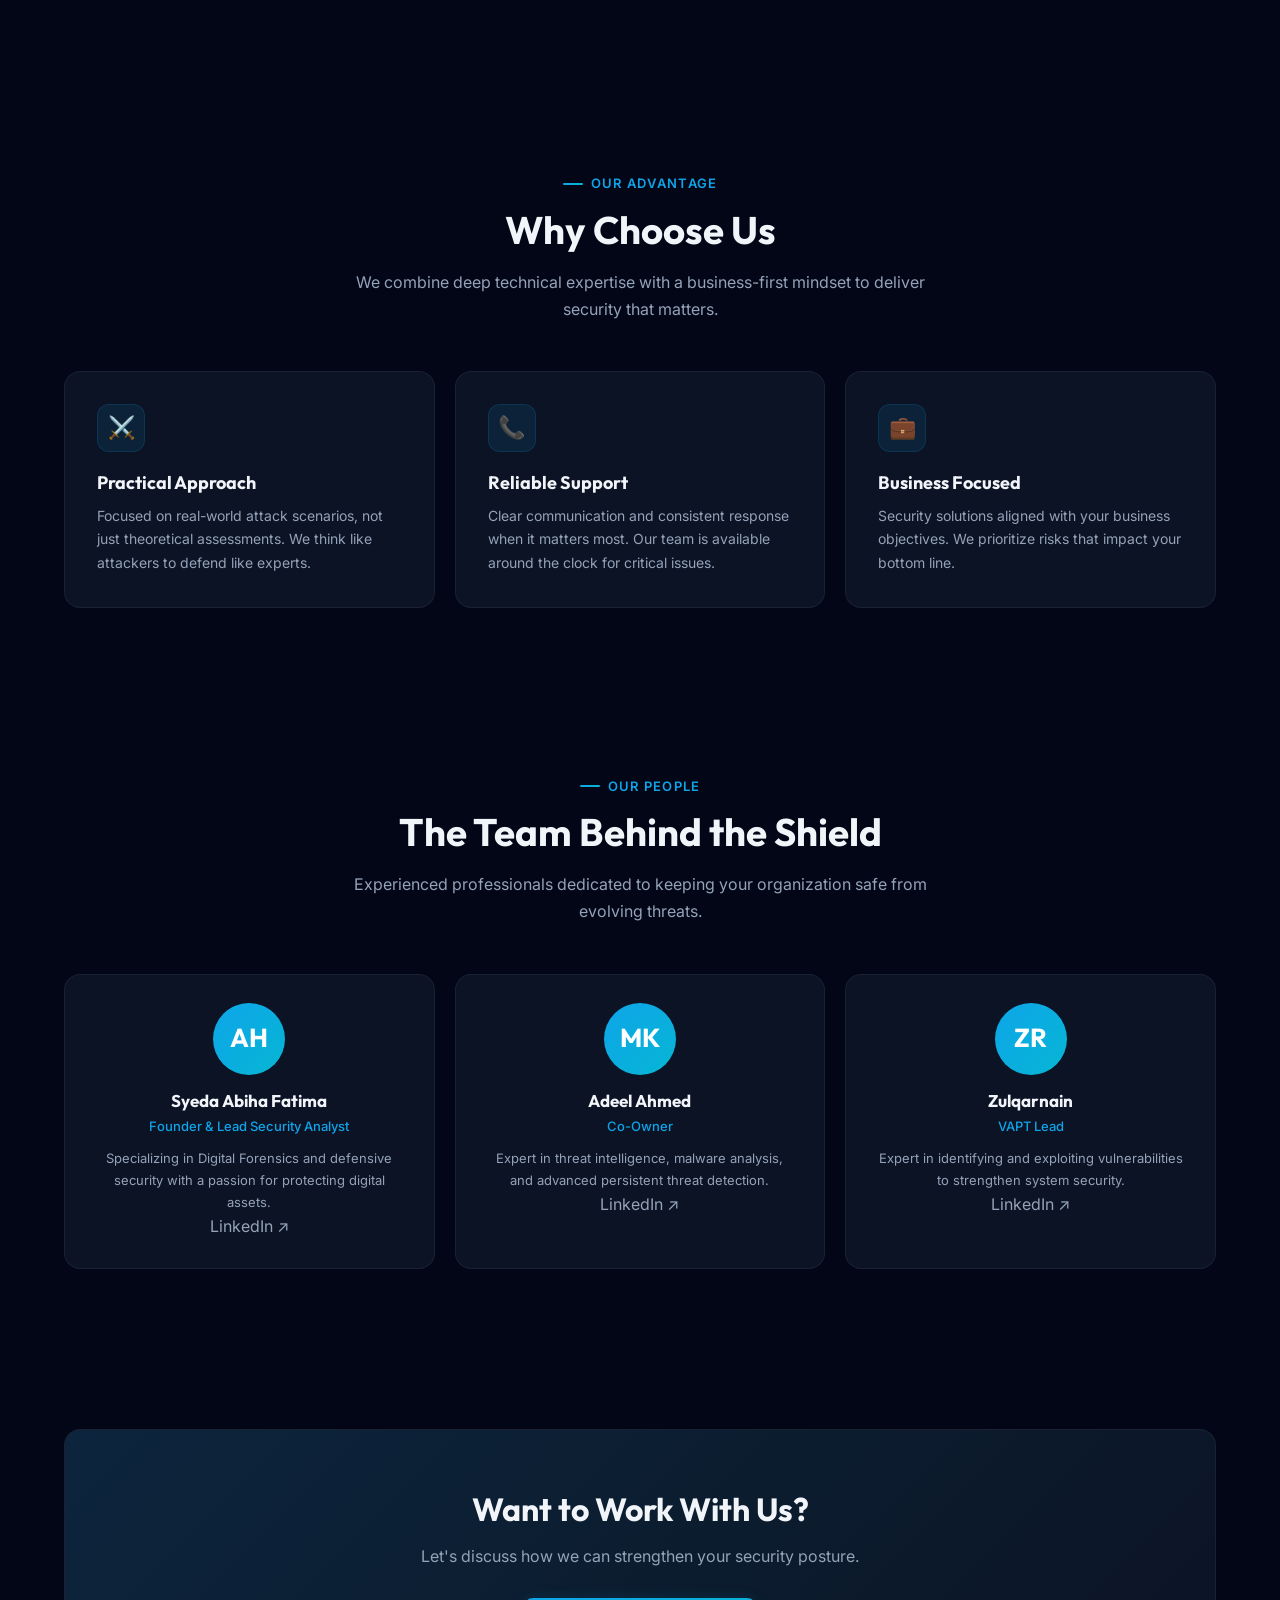
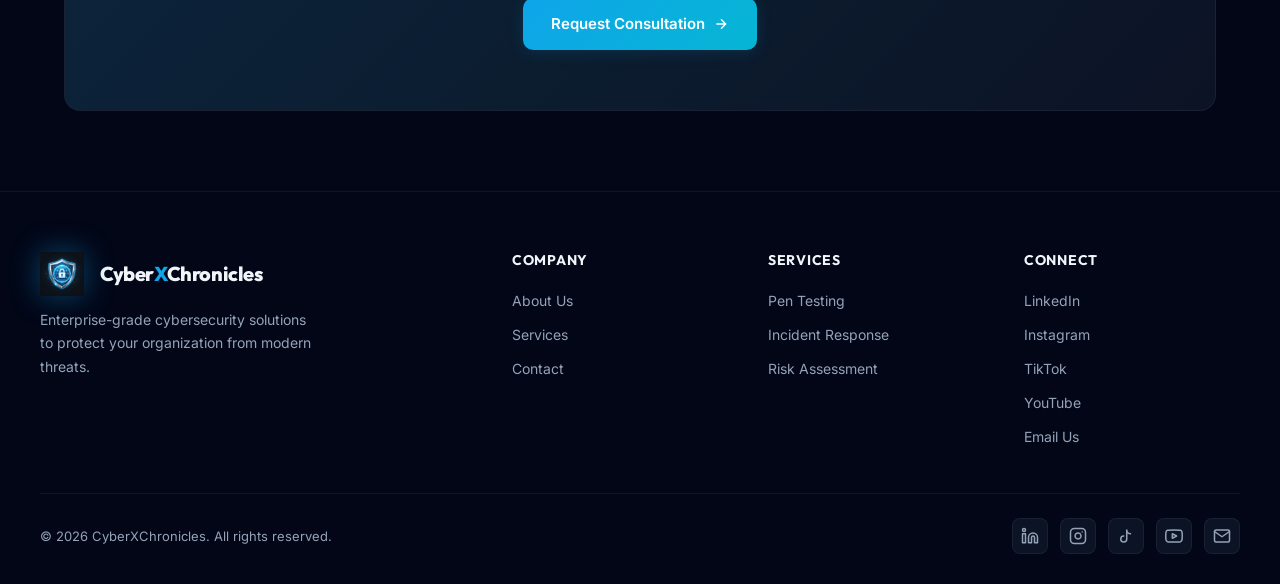
==== commit 5a3de99b: "Correct typo in Zulqarnain's description" ====
--- a/about.html
+++ b/about.html
@@ -146,7 +146,7 @@
         <div class="team-avatar">ZR</div>
         <h3>Zulqarnain </h3>
         <div class="role">VAPT Lead</div>
-        <p>LExpert in identifying and exploiting vulnerabilities to strengthen system security.</p>
+        <p>Expert in identifying and exploiting vulnerabilities to strengthen system security.</p>
         <a href="https://www.linkedin.com/in/zulqarnain-ahmed07/" target="_blank" class="team-linkedin">LinkedIn ↗</a>
       </div>
     </div>
